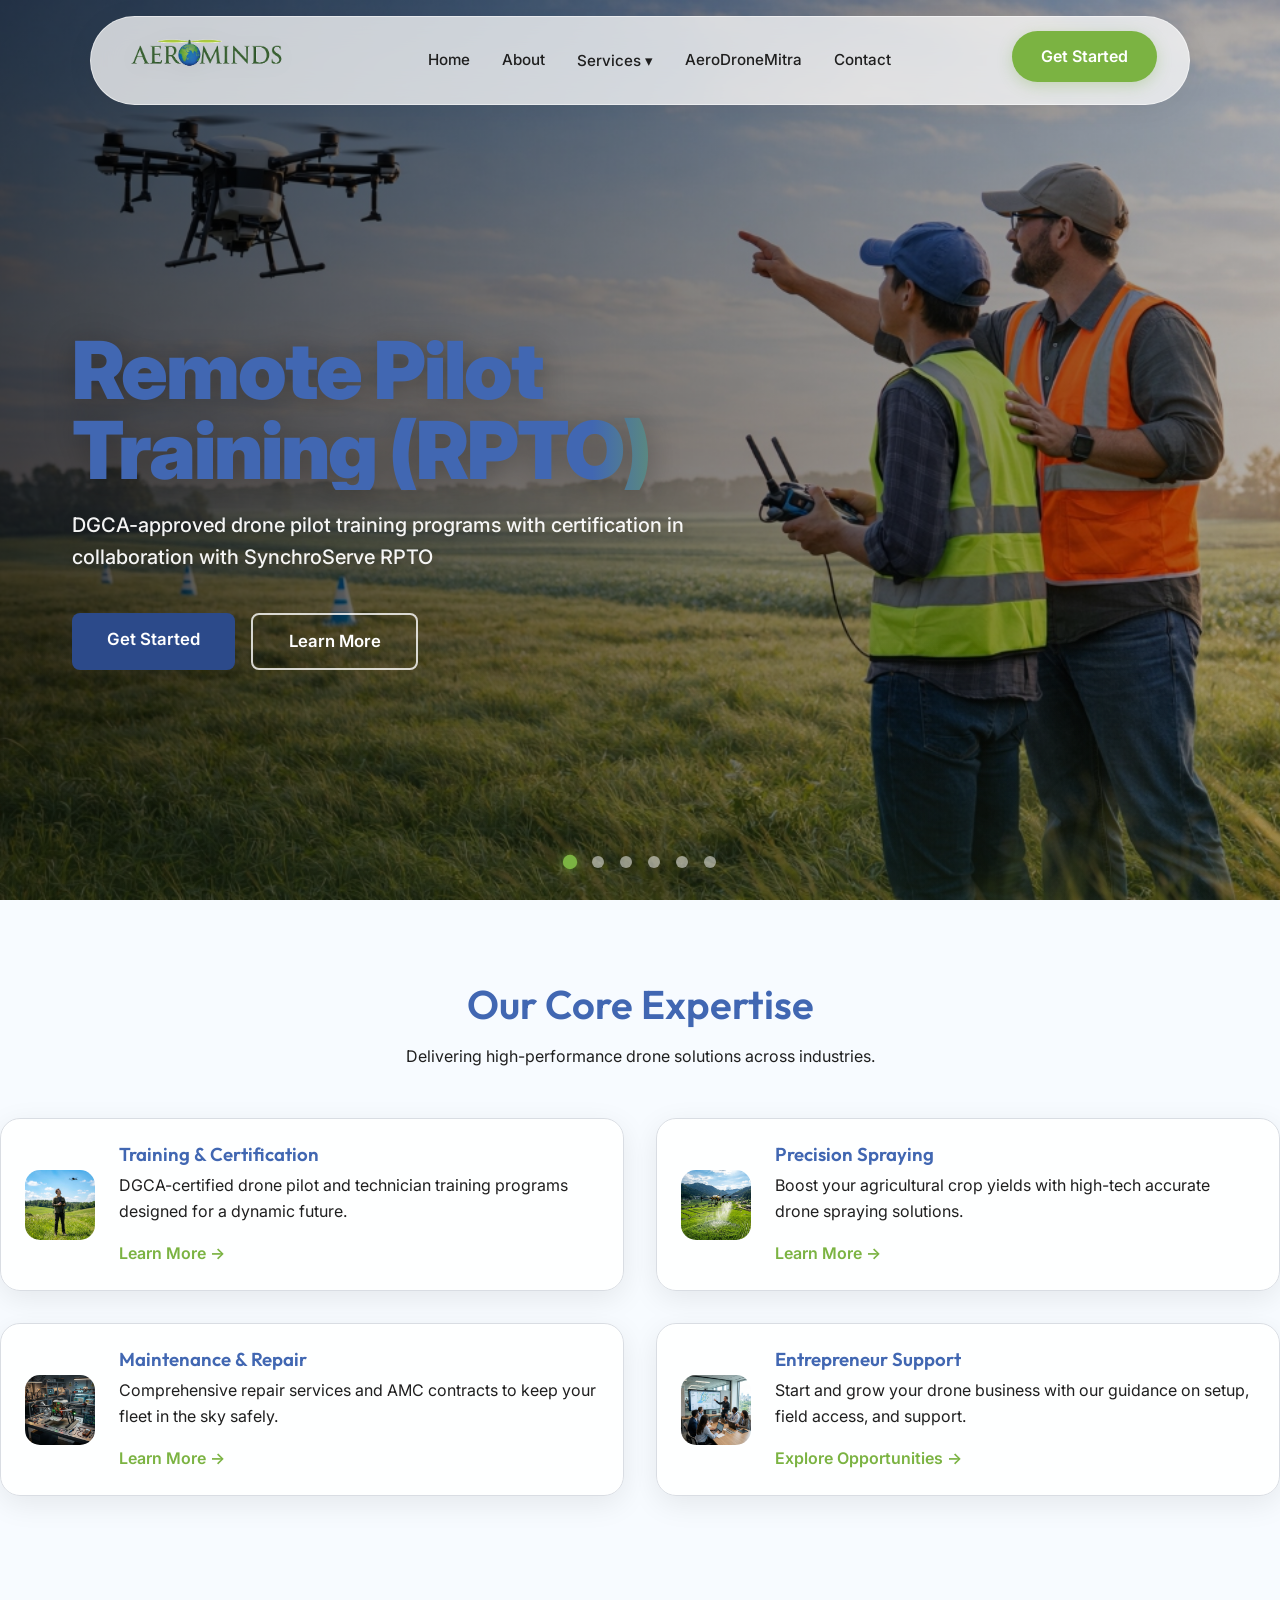
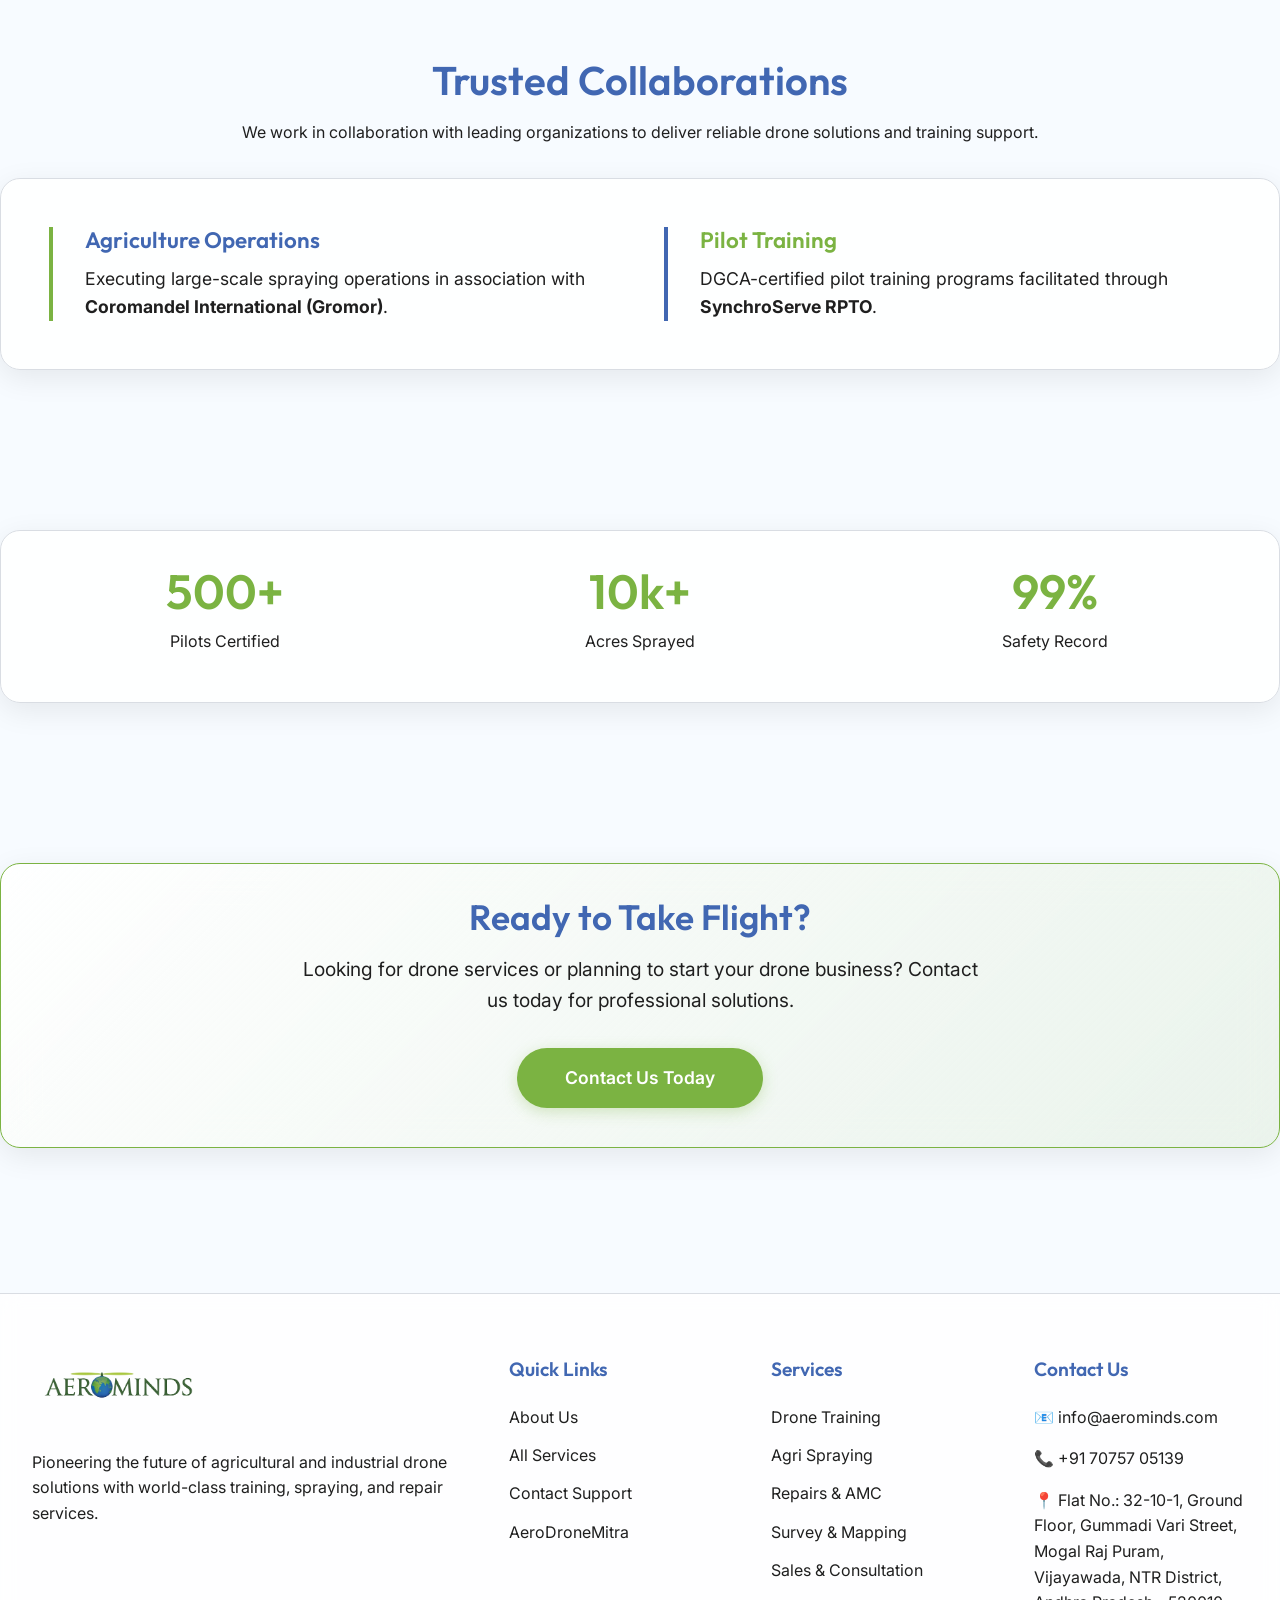
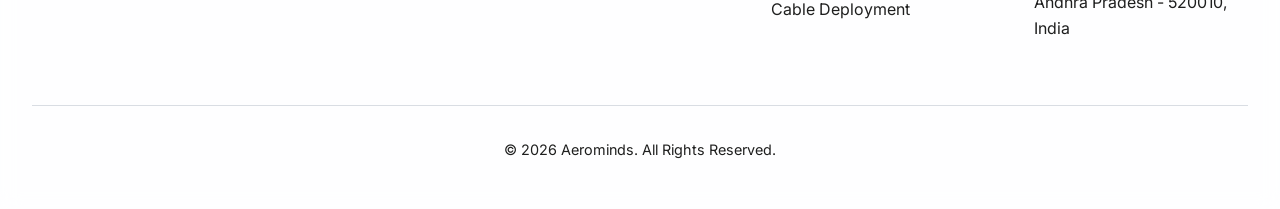
==== index.html @ ee309c0d "comt-2" ====
<!DOCTYPE html>
<html lang="en">

<head>
  <meta charset="UTF-8">
  <meta name="viewport" content="width=device-width, initial-scale=1.0">

  <link rel="icon" type="image/png" href="assets/images/logo_header_transparent.png">
  <title>Aerominds | Drone Services & Training</title>
  <link rel="stylesheet" href="css/global.css">
  <link rel="stylesheet" href="css/components.css">
  <link rel="stylesheet" href="css/pages.css">
  <script src="js/script.js" defer></script>
</head>

<body>
  <!-- Global Background -->
  <img src="assets/images/drone_field_bg.jpg" alt="Farmland Landscape" class="global-bg">
  <div class="global-overlay home-overlay"></div>

  <!-- Navbar -->
  <nav class="navbar">
    <a href="index.html" class="brand">
      <img src="assets/images/logo_header_transparent.png" alt="Aerominds Logo">
    </a>
    <div class="nav-links">
      <a href="index.html">Home</a>
      <a href="about.html">About</a>
      <div class="dropdown">
        <a href="services.html">Services ▾</a>
        <div class="dropdown-menu">
          <a href="training.html">Drone Training & Certification</a>
          <a href="spraying.html">Precision Drone Spraying</a>
          <a href="repair.html">Drone Repair & AMC</a>
          <hr style="border: 0; border-top: 1px solid var(--border-grey); margin: 0.5rem 0;">
          <a href="mapping.html">Survey & Mapping</a>
          <a href="sales.html">Sales & Consultation</a>
          <a href="cable.html">Cable Deployment</a>
        </div>
      </div>
      <a href="legal.html">AeroDroneMitra</a>
      <a href="contact.html">Contact</a>
    </div>
    <div class="nav-actions">
      <button class="menu-toggle">
        <span></span><span></span><span></span>
      </button>
      <a href="contact.html" class="btn btn-primary" style="display:none;" id="mobile-hide-btn">Get Started</a>
      <a href="contact.html" class="btn btn-primary hidden-mobile-btn">Get Started</a>
      <style>
        .hidden-mobile-btn {
          display: inline-block;
        }

        @media(max-width: 992px) {
          .hidden-mobile-btn {
            display: none;
          }
        }
      </style>
    </div>
  </nav>

  <!-- Hero Section -->
  <section class="hero page-wrapper">
    <!-- Parallax Cinematic Background Scenes -->
    <div class="hero-slider" id="hero-slider-bgs">

      <!-- Scene 1: Training -->
      <div class="slide scene-container active-slide">
        <div class="scene-bg" style="background-image: url('assets/images/hero_training_base.jpg');"></div>
        <div class="scene-fx grass-sway"></div>
      </div>

      <!-- Scene 2: Spraying -->
      <div class="slide scene-container">
        <div class="scene-bg no-zoom" style="background-image: url('assets/images/hero_spraying_base.jpg');"></div>
      </div>

      <!-- Scene 3: Repair -->
      <div class="slide scene-container">
        <div class="scene-bg no-zoom" style="background-image: url('assets/images/hero_repair_base.jpg');"></div>
      </div>

      <!-- Scene 4: Mapping -->
      <div class="slide scene-container">
        <div class="scene-bg" style="background-image: url('assets/images/mapping_survey_hero.png');"></div>
        <div class="scene-fx cloud-drift"></div>
      </div>

      <!-- Scene 5: Sales -->
      <div class="slide scene-container">
        <div class="scene-bg" style="background-image: url('assets/images/sales_hero.png');"></div>
        <div class="scene-fx diag-monitor-glow"></div>
      </div>

      <!-- Scene 6: Cable -->
      <div class="slide scene-container">
        <div class="scene-bg no-zoom" style="background-image: url('assets/images/cable_hero.png');"></div>
      </div>

    </div>


    <!-- Slider Navigation Dots -->
    <div class="slider-nav" id="hero-slider-nav">
      <div class="slider-dot active" data-index="0"></div>
      <div class="slider-dot" data-index="1"></div>
      <div class="slider-dot" data-index="2"></div>
      <div class="slider-dot" data-index="3"></div>
      <div class="slider-dot" data-index="4"></div>
      <div class="slider-dot" data-index="5"></div>
    </div>

    <div class="container hero-content">
      <div class="hero-glass-panel fade-in" id="hero-text-container">
        <h1 id="hero-title">Remote Pilot Training (RPTO)</h1>
        <p id="hero-subtext">DGCA-approved drone pilot training programs with certification in collaboration with
          SynchroServe RPTO</p>

        <div class="hero-buttons">
          <a href="#" class="btn" id="hero-btn-primary">Get Started</a>
          <a href="#" class="btn-outline" id="hero-btn-secondary">Learn More</a>
        </div>
      </div>
    </div>
  </section>

  <!-- Home Services Teaser -->
  <section class="section-padding container">
    <div class="text-center mb-4 fade-in">
      <h2 class="text-gradient" style="font-size: 2.5rem;">Our Core Expertise</h2>
      <p>Delivering high-performance drone solutions across industries.</p>
    </div>
    <div class="service-cards-grid scale-in" style="grid-template-columns: repeat(2, 1fr); gap: 2rem;">
      <div class="glass-card home-service-card fade-in">
        <div class="icon-box">
          <img src="assets/images/training_4k.png" alt="Training" loading="lazy" decoding="async"
            style="width: 100%; height: 100%; object-fit: cover; border-radius: 15px;">
        </div>
        <div>
          <h3 class="mb-1" style="color: var(--blue-accent);">Training & Certification</h3>
          <p>DGCA-certified drone pilot and technician training programs designed for a dynamic future.</p>
          <a href="training.html" style="color: var(--green-accent); font-weight: 600;">Learn More →</a>
        </div>
      </div>
      <div class="glass-card home-service-card fade-in">
        <div class="icon-box">
          <img src="assets/images/drone_spray_4k.png" alt="Spraying" loading="lazy" decoding="async"
            style="width: 100%; height: 100%; object-fit: cover; border-radius: 15px;">
        </div>
        <div>
          <h3 class="mb-1" style="color: var(--blue-accent);">Precision Spraying</h3>
          <p>Boost your agricultural crop yields with high-tech accurate drone spraying solutions.</p>
          <a href="spraying.html" style="color: var(--green-accent); font-weight: 600;">Learn More →</a>
        </div>
      </div>
      <div class="glass-card home-service-card fade-in">
        <div class="icon-box">
          <img src="assets/images/repair_drone.png" alt="Repair" loading="lazy" decoding="async"
            style="width: 100%; height: 100%; object-fit: cover; border-radius: 15px;">
        </div>
        <div>
          <h3 class="mb-1" style="color: var(--blue-accent);">Maintenance & Repair</h3>
          <p>Comprehensive repair services and AMC contracts to keep your fleet in the sky safely.</p>
          <a href="repair.html" style="color: var(--green-accent); font-weight: 600;">Learn More →</a>
        </div>
      </div>
      <div class="glass-card home-service-card fade-in">
        <div class="icon-box">
          <img src="assets/images/business_training.png" alt="Support" loading="lazy" decoding="async"
            style="width: 100%; height: 100%; object-fit: cover; border-radius: 15px;">
        </div>
        <div>
          <h3 class="mb-1" style="color: var(--blue-accent);">Entrepreneur Support</h3>
          <p>Start and grow your drone business with our guidance on setup, field access, and support.</p>
          <a href="about.html" style="color: var(--green-accent); font-weight: 600;">Explore Opportunities →</a>
        </div>
      </div>
    </div>
  </section>

  <!-- Collaborations Section -->
  <section class="section-padding container">
    <div class="text-center mb-4 fade-in">
      <h2 class="text-gradient" style="font-size: 2.5rem;">Trusted Collaborations</h2>
      <p>We work in collaboration with leading organizations to deliver reliable drone solutions and training support.
      </p>
    </div>
    <div class="glass-card fade-in" style="padding: 3rem;">
      <div style="display: grid; grid-template-columns: repeat(auto-fit, minmax(400px, 1fr)); gap: 3rem;">
        <div style="border-left: 4px solid var(--green-accent); padding-left: 2rem;">
          <h3 style="color: var(--blue-accent); margin-bottom: 0.7rem; font-size: 1.4rem;">Agriculture Operations</h3>
          <p style="margin-bottom: 0; font-size: 1.1rem;">Executing large-scale spraying operations in association with
            <strong>Coromandel International (Gromor)</strong>.
          </p>
        </div>
        <div style="border-left: 4px solid var(--blue-accent); padding-left: 2rem;">
          <h3 style="color: var(--green-accent); margin-bottom: 0.7rem; font-size: 1.4rem;">Pilot Training</h3>
          <p style="margin-bottom: 0; font-size: 1.1rem;">DGCA-certified pilot training programs facilitated through
            <strong>SynchroServe RPTO</strong>.
          </p>
        </div>
      </div>
    </div>
  </section>

  <!-- Statistics Section -->
  <section class="section-padding container">
    <div class="glass-card fade-in">
      <div class="stats-grid" style="grid-template-columns: repeat(3, 1fr);">
        <div class="stat-item">
          <h2>500+</h2>
          <p>Pilots Certified</p>
        </div>
        <div class="stat-item">
          <h2>10k+</h2>
          <p>Acres Sprayed</p>
        </div>
        <div class="stat-item">
          <h2>99%</h2>
          <p>Safety Record</p>
        </div>
      </div>
    </div>
  </section>

  <!-- Final CTA Section -->
  <section class="section-padding container">
    <div class="glass-card text-center fade-in"
      style="background: linear-gradient(135deg, rgba(255,255,255,0.9), rgba(123, 179, 66, 0.1)); border: 1px solid var(--green-accent);">
      <h2 class="text-gradient mb-2" style="font-size: 2.2rem;">Ready to Take Flight?</h2>
      <p style="font-size: 1.2rem; max-width: 700px; margin: 0 auto 2rem;">Looking for drone services or planning to
        start your drone business? Contact us today for professional solutions.</p>
      <a href="contact.html" class="btn btn-primary" style="padding: 1rem 3rem; font-size: 1.1rem;">Contact Us Today</a>
    </div>
  </section>

  <!-- Footer -->
  <footer>
    <div class="container">
      <div class="footer-grid">
        <div class="footer-col">
          <img src="assets/images/logo_header_transparent.png" alt="Aerominds Logo"
            style="max-width: 180px; margin-bottom: 1rem;">
          <p>Pioneering the future of agricultural and industrial drone solutions with world-class training, spraying,
            and repair services.</p>
        </div>
        <div class="footer-col">
          <h4>Quick Links</h4>
          <a href="about.html">About Us</a>
          <a href="services.html">All Services</a>
          <a href="contact.html">Contact Support</a>
          <a href="legal.html">AeroDroneMitra</a>
        </div>
        <div class="footer-col">
          <h4>Services</h4>
          <a href="training.html">Drone Training</a>
          <a href="spraying.html">Agri Spraying</a>
          <a href="repair.html">Repairs & AMC</a>
          <a href="mapping.html">Survey & Mapping</a>
          <a href="sales.html">Sales & Consultation</a>
          <a href="cable.html">Cable Deployment</a>
        </div>
        <div class="footer-col">
          <h4>Contact Us</h4>
          <p>📧 info@aerominds.com</p>
          <p>📞 +91 70757 05139</p>
          <p>📍 Flat No.: 32-10-1, Ground Floor, Gummadi Vari Street, Mogal Raj Puram, Vijayawada, NTR District, Andhra
            Pradesh - 520010, India</p>
        </div>
      </div>
      <div class="footer-bottom">
        <p>&copy; 2026 Aerominds. All Rights Reserved.</p>
      </div>
    </div>
  </footer>
</body>

</html>
---- css/global.css ----
@import url('https://fonts.googleapis.com/css2?family=Outfit:wght@300;400;500;600;700&family=Inter:wght@300;400;500;600&display=swap');

:root {
  --sky-blue: #b9d7f2;
  --cloud-white: #f7fbff;
  --green-accent: #7bb342;
  --dark-green: #587d2d;
  --blue-accent: #4167b2;
  --navy-blue: #2c4a8a;
  --text-dark: #1f1f1f;
  --border-grey: #d9dde3;
  --glass-bg: rgba(255, 255, 255, 0.7);
  --glass-border: rgba(255, 255, 255, 0.5);
  --glass-shadow: 0 8px 32px 0 rgba(31, 38, 135, 0.07);
  --font-heading: 'Outfit', sans-serif;
  --font-body: 'Inter', sans-serif;
}

* {
  margin: 0;
  padding: 0;
  box-sizing: border-box;
}

body {
  font-family: var(--font-body);
  color: var(--text-dark);
  background-color: var(--cloud-white);
  line-height: 1.6;
  overflow-x: hidden;
}

h1,
h2,
h3,
h4,
h5,
h6 {
  font-family: var(--font-heading);
  font-weight: 600;
  line-height: 1.2;
  margin-bottom: 1rem;
}

p {
  margin-bottom: 1rem;
}

a {
  text-decoration: none;
  color: inherit;
  transition: all 0.3s ease;
}

ul {
  list-style: none;
}

/* Global Background Setup */
.page-wrapper {
  position: relative;
  min-height: 100vh;
}

/* Let's have a global fixed background image that feels cohesive across all pages */
.global-bg {
  position: fixed;
  top: 0;
  left: 0;
  width: 100%;
  height: 100%;
  object-fit: cover;
  object-position: center;
  z-index: -2;
  opacity: 1;
  /* For pages like home/spraying which need full bg */
}

/* A subtle dark tint to add depth across all pages */
.global-overlay {
  position: fixed;
  top: 0;
  left: 0;
  width: 100%;
  height: 100%;
  z-index: -1;
  background: linear-gradient(180deg, rgba(0, 0, 0, 0.15) 0%, rgba(0, 0, 0, 0.35) 100%);
  pointer-events: none;
}

.home-overlay {
  background: linear-gradient(180deg, rgba(0, 0, 0, 0.2) 0%, rgba(0, 0, 0, 0.4) 100%);
}

.spraying-overlay {
  background: linear-gradient(180deg, rgba(0, 0, 0, 0.25) 0%, rgba(0, 0, 0, 0.45) 100%);
}

.container {
  width: 100%;
  max-width: 1280px;
  margin: 0 auto;
  padding: 0 2rem;
}

/* Utility Classes */
.text-center {
  text-align: center;
}

.mb-1 {
  margin-bottom: 0.5rem;
}

.mb-2 {
  margin-bottom: 1rem;
}

.mb-3 {
  margin-bottom: 1.5rem;
}

.mb-4 {
  margin-bottom: 2rem;
}

.mb-5 {
  margin-bottom: 3rem;
}

.mt-4 {
  margin-top: 2rem;
}

.mt-5 {
  margin-top: 3rem;
}

.section-padding {
  padding: 5rem 0;
}

.text-gradient {
  color: var(--blue-accent);
}

/* Scroll Animations */
.fade-in {
  opacity: 0;
  transform: translateY(30px);
  transition: opacity 0.6s cubic-bezier(0.23, 1, 0.32, 1), transform 0.6s cubic-bezier(0.23, 1, 0.32, 1);
  will-change: opacity, transform;
}

.fade-in.appear {
  opacity: 1;
  transform: translateY(0);
}

.scale-in {
  opacity: 0;
  transform: scale(0.95) translateY(20px);
  transition: opacity 0.6s cubic-bezier(0.23, 1, 0.32, 1), transform 0.6s cubic-bezier(0.23, 1, 0.32, 1);
  will-change: opacity, transform;
}

.scale-in.appear {
  opacity: 1;
  transform: scale(1) translateY(0);
}

/* Shimmer Loading Effect */
.shimmer {
  background: linear-gradient(90deg,
      rgba(255, 255, 255, 0) 0%,
      rgba(255, 255, 255, 0.4) 50%,
      rgba(255, 255, 255, 0) 100%);
  background-size: 200% 100%;
  animation: shimmer 1.5s infinite;
}

@keyframes shimmer {
  0% {
    background-position: -200% 0;
  }

  100% {
    background-position: 200% 0;
  }
}

.loading-bg {
  background-color: #e2e8f0;
  position: relative;
  overflow: hidden;
}

.loading-bg::after {
  content: "";
  position: absolute;
  top: 0;
  right: 0;
  bottom: 0;
  left: 0;
  background: linear-gradient(90deg,
      rgba(255, 255, 255, 0) 0%,
      rgba(255, 255, 255, 0.4) 50%,
      rgba(255, 255, 255, 0) 100%);
  background-size: 200% 100%;
  animation: shimmer 1.5s infinite;
}
---- css/components.css ----
/* Navbar Styles */
.navbar {
  position: fixed;
  top: 1rem;
  left: 50%;
  transform: translateX(-50%);
  width: 90%;
  max-width: 1100px;
  background: rgba(255, 255, 255, 0.75);
  backdrop-filter: blur(16px);
  -webkit-backdrop-filter: blur(16px);
  border: 1px solid var(--glass-border);
  border-radius: 50px;
  padding: 0.4rem 2rem;
  display: flex;
  justify-content: space-between;
  align-items: center;
  z-index: 1000;
  box-shadow: 0 4px 30px rgba(0, 0, 0, 0.05);
  transition: all 0.3s ease;
}

.navbar.scrolled {
  top: 0;
  width: 100%;
  max-width: 100%;
  border-radius: 0;
  padding: 0.6rem 2rem;
}

.brand {
  display: flex;
  align-items: center;
  gap: 0.5rem;
  position: relative;
  overflow: hidden;
  border-radius: 12px;
  padding: 2px 5px;
}

.brand::after {
  content: '';
  position: absolute;
  top: 0;
  left: -200%;
  width: 100%;
  height: 100%;
  background: linear-gradient(90deg,
      transparent,
      rgba(255, 255, 255, 0.3),
      transparent);
  transform: skewX(-20deg);
  animation: logoShimmer 8s infinite;
  pointer-events: none;
}

@keyframes logoShimmer {
  0% {
    left: -200%;
  }

  15% {
    left: 200%;
  }

  100% {
    left: 200%;
  }
}

.brand img {
  height: 70px;
  /* Increased size for better prominence */
  width: auto;
  margin-left: -10px;
  object-fit: contain;
  filter: contrast(1.05) drop-shadow(0 2px 10px rgba(0, 0, 0, 0.05));
  transition: all 0.6s cubic-bezier(0.175, 0.885, 0.32, 1.275);
  animation: logo3DRotate 6s ease-in-out infinite;
  transform-style: preserve-3d;
}

@keyframes logo3DRotate {

  0%,
  100% {
    transform: perspective(500px) rotateY(0deg) scale(1);
  }

  50% {
    transform: perspective(500px) rotateY(15deg) scale(1.02);
  }
}

.brand:hover img {
  transform: perspective(500px) rotateY(20deg) scale(1.1) translateZ(10px);
  filter: brightness(1.1) drop-shadow(0 8px 25px rgba(123, 179, 66, 0.25));
}

.nav-links {
  display: flex;
  gap: 2rem;
  align-items: center;
}

.nav-links a {
  font-weight: 500;
  color: var(--text-dark);
  font-size: 0.95rem;
  position: relative;
}

.nav-links a:hover {
  color: var(--green-accent);
}

/* Dropdown */
.dropdown {
  position: relative;
}

.dropdown-menu {
  position: absolute;
  top: 150%;
  left: 50%;
  transform: translateX(-50%) translateY(10px);
  background: rgba(255, 255, 255, 0.9);
  backdrop-filter: blur(16px);
  border: 1px solid var(--glass-border);
  border-radius: 12px;
  padding: 1rem;
  min-width: 240px;
  box-shadow: 0 10px 30px rgba(0, 0, 0, 0.1);
  opacity: 0;
  visibility: hidden;
  transition: all 0.3s ease;
  display: flex;
  flex-direction: column;
  gap: 0.5rem;
}

.dropdown:hover .dropdown-menu {
  opacity: 1;
  visibility: visible;
  transform: translateX(-50%) translateY(0);
}

.dropdown-menu a {
  display: block;
  padding: 0.5rem 1rem;
  border-radius: 6px;
  white-space: nowrap;
}

.dropdown-menu a:hover {
  background: var(--cloud-white);
  color: var(--blue-accent);
}

/* Buttons */
.btn {
  display: inline-block;
  padding: 0.8rem 1.8rem;
  border-radius: 50px;
  font-weight: 600;
  cursor: pointer;
  border: none;
  font-family: var(--font-body);
  transition: all 0.4s cubic-bezier(0.175, 0.885, 0.32, 1.275);
  position: relative;
  overflow: hidden;
  z-index: 1;
}

.btn::before {
  content: '';
  position: absolute;
  top: 0;
  left: -100%;
  width: 100%;
  height: 100%;
  background: linear-gradient(120deg,
      transparent,
      rgba(255, 255, 255, 0.3),
      transparent);
  transition: all 0.6s;
  z-index: -1;
}

.btn:hover {
  transform: translateY(-3px) scale(1.05);
  box-shadow: 0 10px 20px rgba(0, 0, 0, 0.15);
}

.btn:hover::before {
  left: 100%;
}

.btn:active {
  transform: translateY(-1px) scale(0.98);
}

.btn-primary {
  background-color: var(--green-accent);
  color: white;
  box-shadow: 0 4px 15px rgba(123, 179, 66, 0.3);
}

.btn-primary:hover {
  background-color: var(--blue-accent);
  transform: translateY(-3px) scale(1.05);
  box-shadow: 0 6px 20px rgba(65, 103, 178, 0.4);
}

.btn-secondary {
  background-color: var(--blue-accent);
  color: white;
  box-shadow: 0 4px 15px rgba(65, 103, 178, 0.3);
}

.btn-secondary:hover {
  background-color: var(--green-accent);
  transform: translateY(-3px) scale(1.05);
  box-shadow: 0 6px 20px rgba(123, 179, 66, 0.4);
}

/* Glass Card System */
.glass-card {
  background: rgba(255, 255, 255, 0.85);
  /* Whiter, like the poster */
  backdrop-filter: blur(20px);
  -webkit-backdrop-filter: blur(20px);
  border: 1px solid var(--border-grey);
  border-radius: 20px;
  padding: 2rem;
  box-shadow: 0 8px 30px rgba(0, 0, 0, 0.08);
  transition: all 0.4s ease;
}

.glass-card:hover {
  transform: translateY(-5px);
  box-shadow: 0 15px 35px rgba(0, 0, 0, 0.12);
  background: rgba(255, 255, 255, 0.95);
}

.course-card {
  display: flex;
  flex-direction: column;
  justify-content: space-between;
  align-items: center;
  height: 100%;
  text-align: center;
  position: relative;
  padding: 3rem 1.5rem 1.5rem;
  border-radius: 25px;
  /* Very round, like the poster bubble */
}

/* The top bubble title, matching the poster's top header */
.course-card h3 {
  position: absolute;
  top: -15px;
  /* Pull it up to sit on the border */
  left: 50%;
  transform: translateX(-50%);
  background: #ffffff;
  border: 2px solid var(--border-grey);
  border-radius: 30px;
  padding: 0.5rem 1.5rem;
  font-size: 1rem;
  font-weight: 700;
  color: var(--blue-accent);
  white-space: nowrap;
  box-shadow: 0 4px 10px rgba(0, 0, 0, 0.05);
}

.course-card p {
  font-size: 0.9rem;
  margin: 1rem 0;
}

.course-card img {
  width: 100%;
  height: 180px;
  object-fit: cover;
  border-radius: 12px;
  margin-bottom: 1.5rem;
}

.course-card .duration-pill {
  display: inline-block;
  background: var(--blue-accent);
  color: #ffffff;
  padding: 0.4rem 1.5rem;
  border-radius: 30px;
  font-size: 0.85rem;
  font-weight: 600;
  margin-top: auto;
  margin-bottom: 1rem;
  box-shadow: inset 0 -2px 4px rgba(0, 0, 0, 0.2);
}

.course-card .price {
  font-size: 1.2rem;
  font-weight: 700;
  color: var(--text-dark);
}

/* Mobile Toggle */
.menu-toggle {
  display: none;
  background: none;
  border: none;
  cursor: pointer;
  flex-direction: column;
  gap: 5px;
}

.menu-toggle span {
  width: 25px;
  height: 2px;
  background-color: var(--text-dark);
  transition: 0.3s;
}

/* Footer Section */
footer {
  background: rgba(255, 255, 255, 0.8);
  backdrop-filter: blur(10px);
  border-top: 1px solid var(--border-grey);
  padding: 4rem 0 2rem;
  margin-top: 4rem;
}

.footer-grid {
  display: grid;
  grid-template-columns: 2fr 1fr 1fr 1fr;
  gap: 3rem;
  margin-bottom: 3rem;
}

.footer-col h4 {
  font-size: 1.2rem;
  margin-bottom: 1.5rem;
  color: var(--blue-accent);
}

.footer-col a {
  display: block;
  margin-bottom: 0.8rem;
  color: var(--text-dark);
}

.footer-col a:hover {
  color: var(--green-accent);
}

.footer-bottom {
  text-align: center;
  padding-top: 2rem;
  border-top: 1px solid var(--border-grey);
  color: var(--text-dark);
  font-size: 0.9rem;
}

/* Responsive */
@media (max-width: 992px) {
  .nav-links {
    display: none;
    position: absolute;
    top: 100%;
    left: 0;
    width: 100%;
    background: rgba(255, 255, 255, 0.95);
    flex-direction: column;
    padding: 2rem;
    border-radius: 20px;
    box-shadow: 0 10px 30px rgba(0, 0, 0, 0.1);
  }

  .nav-links.active {
    display: flex;
  }

  .menu-toggle {
    display: flex;
  }

  .footer-grid {
    grid-template-columns: 1fr 1fr;
  }
}

@media (max-width: 768px) {
  .footer-grid {
    grid-template-columns: 1fr;
  }

  .glass-card {
    padding: 1.5rem;
  }
}
---- css/pages.css ----
/* Hero Section */
.hero {
  min-height: 100vh;
  display: flex;
  align-items: center;
  padding-top: 100px;
  position: relative;
  overflow: hidden;
}

/* Scene Container Architecture */
.scene-container {
  position: absolute;
  top: 0;
  left: 0;
  width: 100%;
  height: 100%;
  overflow: hidden;
  opacity: 0;
  transition: opacity 1s ease-in-out;
  z-index: 1;
  /* base stacking order */
}

.scene-container::after {
  content: "";
  position: absolute;
  top: 0;
  left: 0;
  width: 100%;
  height: 100%;
  background: linear-gradient(to right, rgba(0, 0, 0, 0.7) 0%, rgba(0, 0, 0, 0.3) 100%);
  pointer-events: none;
  z-index: 2;
}

.scene-container.active-slide {
  opacity: 1;
  z-index: 5;
}

/* Base Level Camera Zoom Parallax */
.scene-bg {
  position: absolute;
  top: 0;
  left: 0;
  width: 100%;
  height: 100%;
  background-size: cover;
  background-position: center;
  transform: scale(1.1);
  /* Slightly larger to hide blur edges */
  transition: transform 12s ease-out;
  /* Scroll Effect Variables */
  filter: brightness(var(--scroll-brightness, 1));
  /* background-blur removed to match the clear Spray page aesthetic */
}

.active-slide .scene-bg {
  transform: scale(1);
  /* Slow camera pan/zoom back */
}

.no-zoom {
  transform: scale(1) !important;
  transition: none !important;
}

/* Final Polish: We removed the drone overlays to focus on the cinematic background scenes! */

/* Front Level Special Effects (Mist, Clouds, UI Glows) */
.scene-fx {
  position: absolute;
  top: 0;
  left: 0;
  width: 100%;
  height: 100%;
  pointer-events: none;
  z-index: 15;
}

/* Training FX */
.grass-sway {
  background: linear-gradient(180deg, transparent 70%, rgba(123, 179, 66, 0.1) 100%);
  animation: grassPulse 4s ease-in-out infinite alternate;
}

@keyframes grassPulse {
  0% {
    opacity: 0.5;
  }

  100% {
    opacity: 1;
  }
}

/* Spraying FX */
.mist-fall {
  background-image: radial-gradient(circle, rgba(230, 240, 230, 0.3) 10%, transparent 40%);
  background-size: 150px 200px;
  opacity: 0;
}

.active-slide .mist-fall {
  animation: mistDrift 4s linear infinite;
}

@keyframes mistDrift {
  0% {
    background-position: 0 0;
    opacity: 0;
  }

  20% {
    opacity: 1;
  }

  80% {
    opacity: 1;
  }

  100% {
    background-position: -50px 300px;
    opacity: 0;
  }
}

.cloud-drift {
  background-image: radial-gradient(ellipse, rgba(255, 255, 255, 0.1) 10%, transparent 60%);
  background-size: 800px 300px;
  animation: clouds 20s linear infinite;
}

@keyframes clouds {
  0% {
    background-position: -800px 10%;
  }

  100% {
    background-position: 100vw 20%;
  }
}

/* Repair FX */
.workshop-sparks {
  background-image: radial-gradient(circle, rgba(255, 200, 100, 0.8) 1px, transparent 2px);
  background-size: 100px 80px;
  background-position: 50% 50%;
  opacity: 0;
}

.active-slide .workshop-sparks {
  animation: sparksDance 1.5s cubic-bezier(0.4, 0, 1, 1) infinite;
}

@keyframes sparksDance {
  0% {
    opacity: 0;
    background-position: 50% 50%;
  }

  30% {
    opacity: 1;
  }

  70% {
    opacity: 0.8;
  }

  100% {
    opacity: 0;
    background-position: 50% 30%;
  }
}

.diag-monitor-glow {
  background: radial-gradient(circle at 75% 35%, rgba(65, 103, 178, 0.2) 0%, transparent 40%);
  animation: beaconPulse 2s ease-in-out infinite alternate;
}

@keyframes beaconPulse {
  0% {
    opacity: 0.3;
  }

  100% {
    opacity: 1;
  }
}

/* Slider Nav Dots */
.slider-nav {
  position: absolute;
  bottom: 2rem;
  left: 50%;
  transform: translateX(-50%);
  display: flex;
  gap: 1rem;
  z-index: 20;
}

.slider-dot {
  width: 12px;
  height: 12px;
  background: rgba(255, 255, 255, 0.5);
  border-radius: 50%;
  cursor: pointer;
  transition: all 0.3s;
}

.slider-dot.active,
.slider-dot:hover {
  background: var(--green-accent);
  transform: scale(1.2);
  box-shadow: 0 0 10px rgba(129, 184, 64, 0.8);
}

/* Flyby Premium Drone */
.flyby-drone-container {
  position: absolute;
  top: 0;
  left: 0;
  width: 100%;
  height: 100%;
  z-index: 5;
  pointer-events: none;
}

.flyby-drone {
  position: absolute;
  width: 40vw;
  max-width: 500px;
  top: 15%;
  right: -50%;
  animation: droneFlyby 20s ease-in-out infinite;
  filter: drop-shadow(0 30px 40px rgba(0, 0, 0, 0.4));
}

@keyframes droneFlyby {
  0% {
    transform: translate(0, 0) rotate(-5deg) scale(0.8);
    right: -50%;
    opacity: 0;
  }

  10% {
    opacity: 1;
  }

  45% {
    transform: translate(-40vw, 5vh) rotate(2deg) scale(1.1);
  }

  55% {
    transform: translate(-45vw, 6vh) rotate(0deg) scale(1.1);
  }

  90% {
    opacity: 1;
  }

  100% {
    transform: translate(-120vw, -10vh) rotate(15deg) scale(0.9);
    right: -50%;
    opacity: 0;
  }
}

.hero-content {
  display: flex;
  justify-content: flex-start;
  align-items: center;
  z-index: 10;
  position: relative;
  max-width: 1400px;
  margin: 0 auto;
}


/* Hero Text Overlay Layout (No Floating Cards) */
.hero-glass-panel {
  position: relative;
  padding: 3rem 0;
  max-width: 650px;
  margin-left: 40px;
  /* Nudged right as requested */
  transition: all 0.5s ease-in-out;
  opacity: var(--scroll-opacity, 1);
  z-index: 10;
}

/* Increased background opacity and blur for better text isolation */
.hero-glass-panel::before {
  content: "";
  position: absolute;
  top: -20vh;
  bottom: -20vh;
  left: -50vw;
  right: -350px;
  z-index: -1;
  pointer-events: none;
  background: transparent;
  backdrop-filter: none;
  -webkit-backdrop-filter: none;
  transition: background 0.5s ease;
}

.hero-glass-panel h1 {
  font-size: 5rem;
  font-family: var(--font-body);
  font-weight: 900;
  line-height: 1;
  margin-bottom: 1.2rem;
  letter-spacing: -2px;
  background: linear-gradient(to right, var(--blue-accent) 0%, var(--blue-accent) 80%, var(--green-accent) 100%);
  -webkit-background-clip: text;
  -webkit-text-fill-color: transparent;
  display: inline-block;
  /* Stronger shadow for better legibility on bright spots */
  filter: drop-shadow(0 4px 15px rgba(0, 0, 0, 0.3));
  transition: all 0.4s ease;
}

.hero-glass-panel p {
  color: rgba(255, 255, 255, 0.95);
  /* Light color for maximum contrast */
  font-size: 1.25rem;
  line-height: 1.6;
  margin-bottom: 2.5rem;
  font-weight: 500;
  text-shadow: 0 2px 10px rgba(0, 0, 0, 0.3);
}

/* Dynamic Carousel Themes applied to pseudo background with higher opacity grad */
/* Training Theme (Transitioned to Blue) */
.theme-training::before,
.theme-spraying::before,
.theme-repair::before,
.theme-mapping::before,
.theme-sales::before,
.theme-cable::before {
  background: transparent;
}

.theme-training h1 {
  text-shadow: none;
}

.theme-training .btn {
  background: #2c4a8a;
  color: #ffffff;
}

.theme-training .btn-outline {
  border: 2.5px solid rgba(255, 255, 255, 0.8);
  color: #ffffff;
}

.theme-spraying::before {
  background: transparent;
}

.theme-spraying h1 {
  text-shadow: none;
}

.theme-spraying .btn {
  background: #2c4a8a;
  color: #ffffff;
}

.theme-spraying .btn-outline {
  border: 2.5px solid rgba(255, 255, 255, 0.8);
  color: #ffffff;
}

.theme-repair::before,
.theme-mapping::before,
.theme-sales::before,
.theme-cable::before {
  background: transparent;
}

.theme-repair h1,
.theme-mapping h1,
.theme-sales h1,
.theme-cable h1 {
  text-shadow: none;
}

.theme-training .btn,
.theme-spraying .btn,
.theme-repair .btn,
.theme-mapping .btn,
.theme-sales .btn,
.theme-cable .btn {
  background: var(--navy-blue);
  color: #ffffff;
}

.theme-training .btn:hover,
.theme-spraying .btn:hover,
.theme-repair .btn:hover,
.theme-mapping .btn:hover,
.theme-sales .btn:hover,
.theme-cable .btn:hover {
  background: var(--green-accent);
  border-color: var(--green-accent);
}

.theme-repair .btn-outline,
.theme-mapping .btn-outline,
.theme-sales .btn-outline,
.theme-cable .btn-outline {
  border: 2px solid rgba(255, 255, 255, 0.8);
  color: #ffffff;
  background: transparent;
}

.theme-repair .btn-outline:hover,
.theme-mapping .btn-outline:hover,
.theme-sales .btn-outline:hover,
.theme-cable .btn-outline:hover {
  background: var(--green-accent);
  border-color: var(--green-accent);
  color: white;
}

/* Global Buttons within Hero */
.hero-buttons {
  display: flex;
  gap: 1rem;
}

.hero-buttons .btn,
.hero-buttons .btn-outline {
  padding: 0.8rem 2.2rem;
  border-radius: 8px;
  font-weight: 600;
  text-decoration: none;
  font-size: 1.05rem;
  transition: all 0.4s cubic-bezier(0.175, 0.885, 0.32, 1.275);
  display: inline-block;
  cursor: pointer;
  position: relative;
  overflow: hidden;
  z-index: 1;
}

.hero-buttons .btn::before,
.hero-buttons .btn-outline::before {
  content: '';
  position: absolute;
  top: 0;
  left: -100%;
  width: 100%;
  height: 100%;
  background: linear-gradient(120deg,
      transparent,
      rgba(255, 255, 255, 0.3),
      transparent);
  transition: all 0.6s;
  z-index: -1;
}

.hero-buttons .btn:hover,
.hero-buttons .btn-outline:hover {
  transform: translateY(-5px) scale(1.05);
  box-shadow: 0 10px 20px rgba(0, 0, 0, 0.2);
}

.hero-buttons .btn:hover::before,
.hero-buttons .btn-outline:hover::before {
  left: 100%;
}

/* Statistics Grid */
.stats-grid {
  display: grid;
  grid-template-columns: repeat(4, 1fr);
  gap: 2rem;
  text-align: center;
}

.stat-item h2 {
  font-size: 3rem;
  color: var(--green-accent);
  margin-bottom: 0.5rem;
}

/* Home Service Cards Grid */
.service-cards-grid {
  display: grid;
  grid-template-columns: repeat(2, 1fr);
  gap: 2rem;
}

.home-service-card {
  display: flex;
  align-items: center;
  gap: 1.5rem;
  padding: 1.5rem;
}

.home-service-card .icon-box {
  width: 70px;
  height: 70px;
  background: var(--cloud-white);
  border-radius: 20px;
  display: flex;
  align-items: center;
  justify-content: center;
  font-size: 2rem;
  color: var(--blue-accent);
  flex-shrink: 0;
}

/* Detail Pages Grids */
.training-grid,
.spraying-grid,
.repair-grid,
.service-cards-grid {
  display: grid;
  grid-template-columns: repeat(3, 1fr);
  gap: 2.5rem;
  margin-top: 3rem;
}

/* Contact layout */
.contact-layout {
  display: grid;
  grid-template-columns: 1fr 1fr;
  gap: 4rem;
}

.contact-form {
  display: flex;
  flex-direction: column;
  gap: 1.5rem;
}

.input-group input,
.input-group textarea {
  width: 100%;
  padding: 1rem 1.5rem;
  border-radius: 12px;
  border: 1px solid var(--border-grey);
  background: rgba(255, 255, 255, 0.7);
  font-family: inherit;
  font-size: 1rem;
  outline: none;
  transition: all 0.3s;
}

.input-group input:focus,
.input-group textarea:focus {
  border-color: var(--blue-accent);
  background: #fff;
}

.qr-box {
  display: flex;
  justify-content: center;
  align-items: center;
  padding: 2rem;
  background: var(--cloud-white);
  border-radius: 20px;
  margin-top: 1.5rem;
}

.qr-box img {
  width: 150px;
  height: 150px;
}

/* Removed Staffing Flow */

.flow-step-left {
  justify-content: flex-start;
}

.flow-step-right {
  justify-content: flex-end;
}

.flow-card {
  width: 45%;
}

.page-header {
  text-align: center;
  padding: 8rem 0 1.5rem;
  max-width: 800px;
  margin: 0 auto;
}

.page-header h1 {
  font-size: 3.5rem;
  color: var(--blue-accent);
}

.page-header p {
  font-size: 1.2rem;
  color: var(--text-dark);
}

/* Mobile Adjustments */
@media (max-width: 992px) {
  .hero-content {
    grid-template-columns: 1fr;
    text-align: center;
  }

  .hero-text h1 {
    font-size: 3.5rem;
  }

  .hero-badge {
    margin: 0 auto 2rem;
  }

  .hero-right-container {
    height: 350px;
    margin-top: 2rem;
  }

  .hero-drone-image {
    width: 100%;
    height: 250px;
    top: auto;
    bottom: 0;
  }

  .hero-pilot-card {
    top: 10%;
    left: 50%;
    transform: translateX(-50%);
    width: 90%;
    max-width: 350px;
  }

  .training-grid,
  .spraying-grid,
  .repair-grid,
  .service-cards-grid {
    grid-template-columns: 1fr;
  }

  .stats-grid {
    grid-template-columns: repeat(2, 1fr);
  }
}

@media (max-width: 768px) {
  .contact-layout {
    grid-template-columns: 1fr;
  }

  .staffing-flow::before {
    left: 20px;
  }

  .flow-card {
    width: calc(100% - 60px);
    margin-left: auto;
  }

  .hero-text h1 {
    font-size: 2.5rem;
  }
}

/* Service Hub Vertical Cards */
.service-hub-card {
  display: flex;
  flex-direction: column;
  height: 100%;
  padding: 0 !important;
  overflow: hidden;
  transition: all 0.4s ease;
  min-height: 480px;
  /* Minimum height for consistency */
}

.service-hub-card .card-img {
  width: 100%;
  height: 220px;
  object-fit: cover;
  transition: transform 0.5s ease;
}

.service-hub-card:hover .card-img {
  transform: scale(1.05);
}

.service-hub-card .card-content {
  padding: 2rem;
  display: flex;
  flex-direction: column;
  flex-grow: 1;
  text-align: left;
}

.service-hub-card h3 {
  font-size: 1.4rem;
  margin-bottom: 0.8rem;
  color: var(--blue-accent);
  min-height: 3.5rem;
  /* Ensure title height consistency */
  display: flex;
  align-items: center;
}

.service-hub-card p {
  font-size: 0.95rem;
  color: var(--text-dark);
  margin-bottom: 1.5rem;
  line-height: 1.5;
  flex-grow: 1;
  /* Push button to bottom */
}

.service-hub-card .btn {
  margin-top: auto;
  align-self: flex-start;
  width: 100%;
  text-align: center;
}
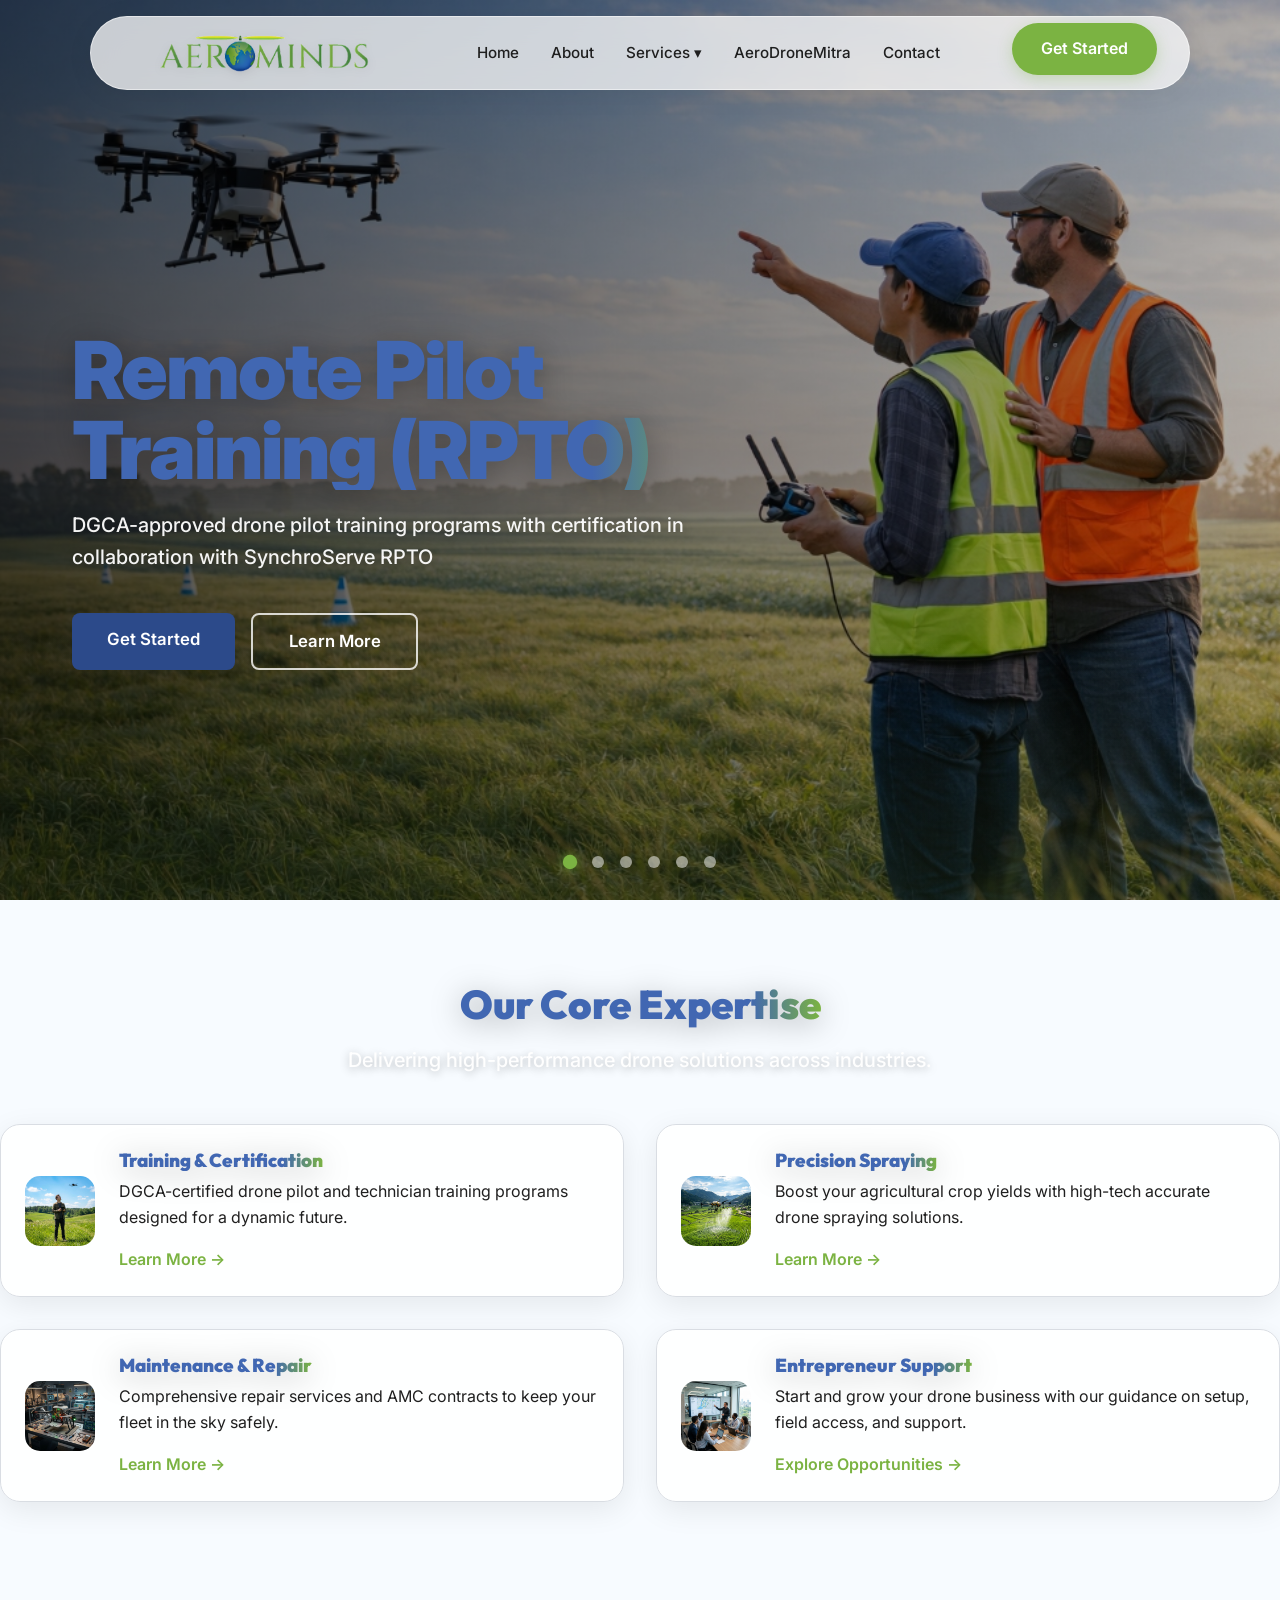
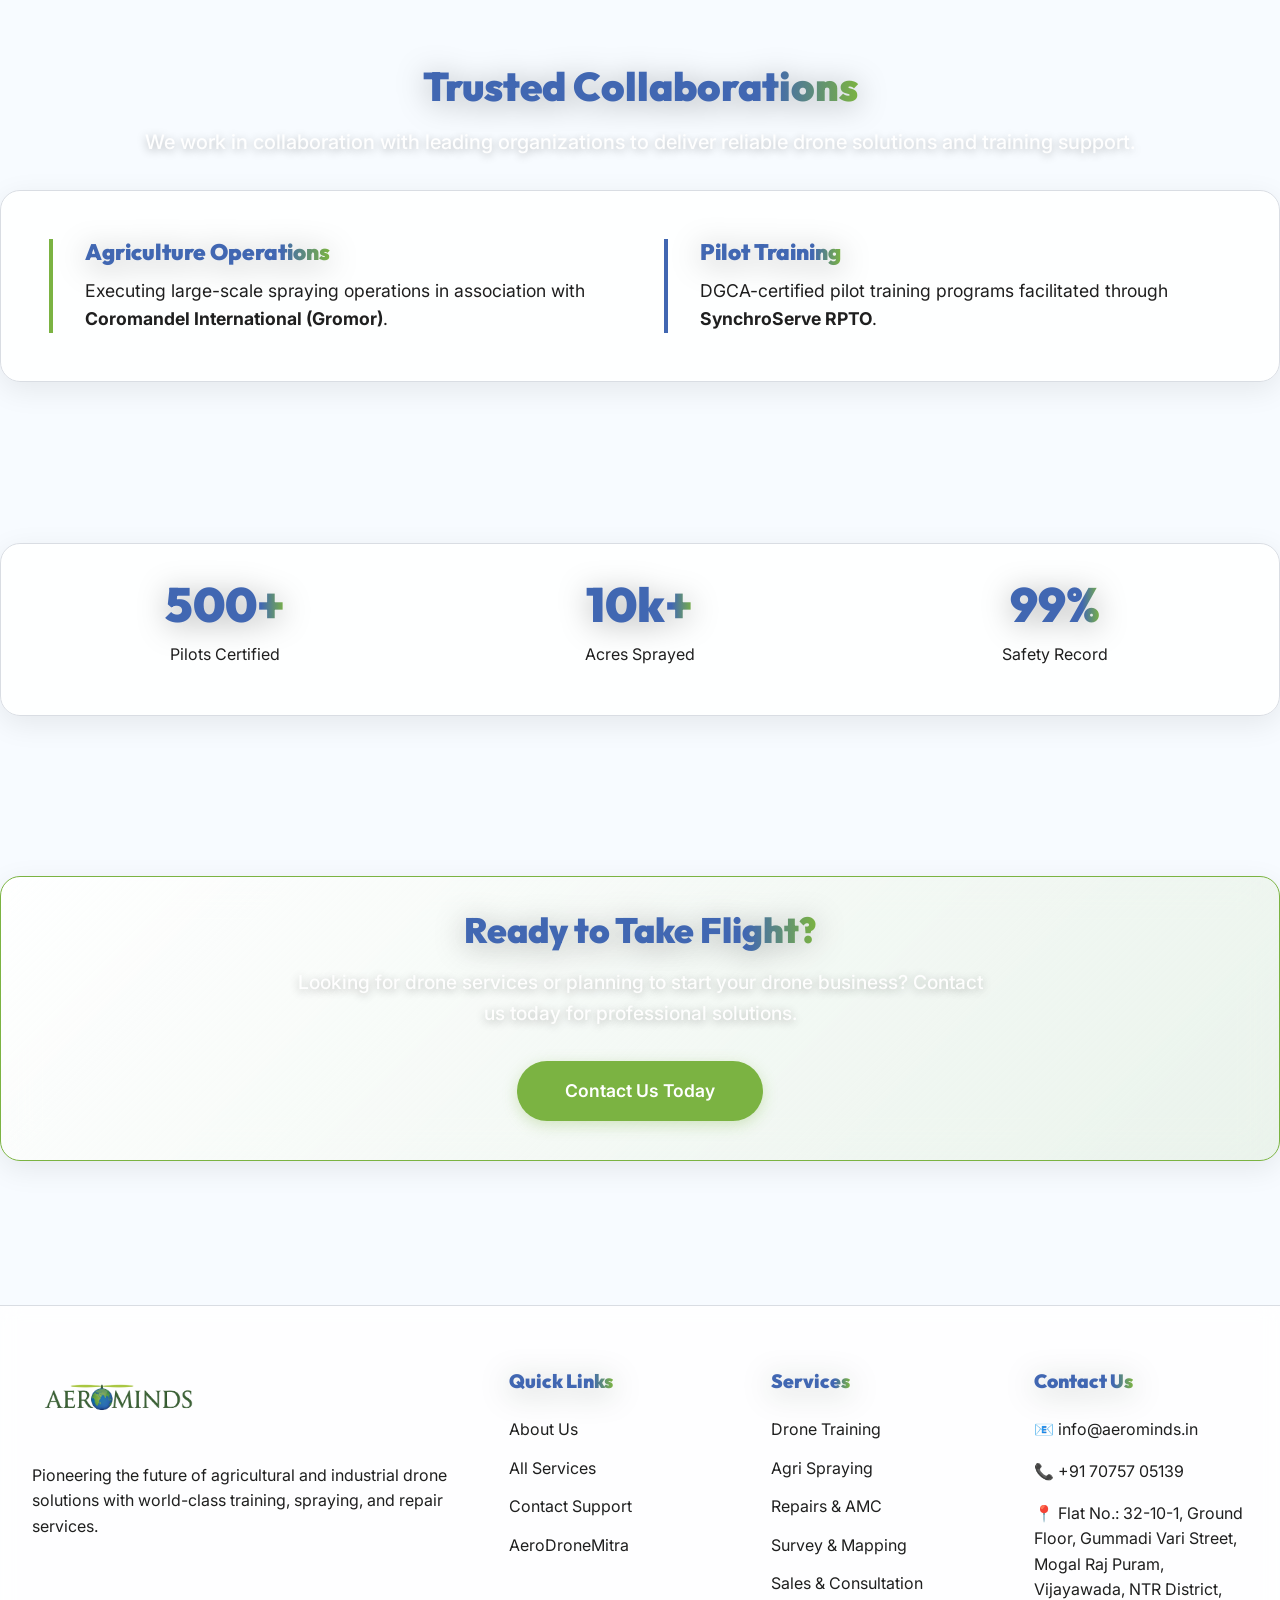
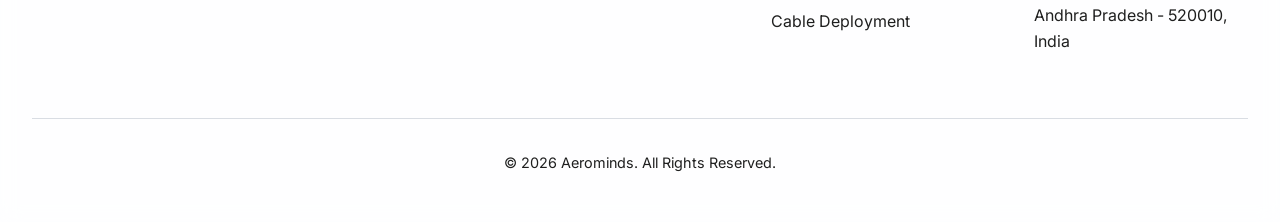
==== commit 87c8fc73: "commit-3" ====
--- a/index.html
+++ b/index.html
@@ -19,9 +19,8 @@
   <div class="global-overlay home-overlay"></div>
 
   <!-- Navbar -->
-  <nav class="navbar">
-    <a href="index.html" class="brand">
-      <img src="assets/images/logo_header_transparent.png" alt="Aerominds Logo">
+  <nav class="navbar"><a href="index.html" class="brand">
+      <img src="assets/images/Logo_1.png" alt="Aerominds Logo">
     </a>
     <div class="nav-links">
       <a href="index.html">Home</a>
@@ -139,7 +138,7 @@
             style="width: 100%; height: 100%; object-fit: cover; border-radius: 15px;">
         </div>
         <div>
-          <h3 class="mb-1" style="color: var(--blue-accent);">Training & Certification</h3>
+          <h3 class="mb-1">Training & Certification</h3>
           <p>DGCA-certified drone pilot and technician training programs designed for a dynamic future.</p>
           <a href="training.html" style="color: var(--green-accent); font-weight: 600;">Learn More →</a>
         </div>
@@ -150,7 +149,7 @@
             style="width: 100%; height: 100%; object-fit: cover; border-radius: 15px;">
         </div>
         <div>
-          <h3 class="mb-1" style="color: var(--blue-accent);">Precision Spraying</h3>
+          <h3 class="mb-1">Precision Spraying</h3>
           <p>Boost your agricultural crop yields with high-tech accurate drone spraying solutions.</p>
           <a href="spraying.html" style="color: var(--green-accent); font-weight: 600;">Learn More →</a>
         </div>
@@ -161,7 +160,7 @@
             style="width: 100%; height: 100%; object-fit: cover; border-radius: 15px;">
         </div>
         <div>
-          <h3 class="mb-1" style="color: var(--blue-accent);">Maintenance & Repair</h3>
+          <h3 class="mb-1">Maintenance & Repair</h3>
           <p>Comprehensive repair services and AMC contracts to keep your fleet in the sky safely.</p>
           <a href="repair.html" style="color: var(--green-accent); font-weight: 600;">Learn More →</a>
         </div>
@@ -172,7 +171,7 @@
             style="width: 100%; height: 100%; object-fit: cover; border-radius: 15px;">
         </div>
         <div>
-          <h3 class="mb-1" style="color: var(--blue-accent);">Entrepreneur Support</h3>
+          <h3 class="mb-1">Entrepreneur Support</h3>
           <p>Start and grow your drone business with our guidance on setup, field access, and support.</p>
           <a href="about.html" style="color: var(--green-accent); font-weight: 600;">Explore Opportunities →</a>
         </div>
@@ -190,13 +189,13 @@
     <div class="glass-card fade-in" style="padding: 3rem;">
       <div style="display: grid; grid-template-columns: repeat(auto-fit, minmax(400px, 1fr)); gap: 3rem;">
         <div style="border-left: 4px solid var(--green-accent); padding-left: 2rem;">
-          <h3 style="color: var(--blue-accent); margin-bottom: 0.7rem; font-size: 1.4rem;">Agriculture Operations</h3>
+          <h3 style="margin-bottom: 0.7rem; font-size: 1.4rem;">Agriculture Operations</h3>
           <p style="margin-bottom: 0; font-size: 1.1rem;">Executing large-scale spraying operations in association with
             <strong>Coromandel International (Gromor)</strong>.
           </p>
         </div>
         <div style="border-left: 4px solid var(--blue-accent); padding-left: 2rem;">
-          <h3 style="color: var(--green-accent); margin-bottom: 0.7rem; font-size: 1.4rem;">Pilot Training</h3>
+          <h3 style="margin-bottom: 0.7rem; font-size: 1.4rem;">Pilot Training</h3>
           <p style="margin-bottom: 0; font-size: 1.1rem;">DGCA-certified pilot training programs facilitated through
             <strong>SynchroServe RPTO</strong>.
           </p>
@@ -264,7 +263,7 @@
         </div>
         <div class="footer-col">
           <h4>Contact Us</h4>
-          <p>📧 info@aerominds.com</p>
+          <p>📧 info@aerominds.in</p>
           <p>📞 +91 70757 05139</p>
           <p>📍 Flat No.: 32-10-1, Ground Floor, Gummadi Vari Street, Mogal Raj Puram, Vijayawada, NTR District, Andhra
             Pradesh - 520010, India</p>
--- a/css/global.css
+++ b/css/global.css
@@ -37,13 +37,30 @@
 h5,
 h6 {
   font-family: var(--font-heading);
-  font-weight: 600;
+  font-weight: 900;
   line-height: 1.2;
   margin-bottom: 1rem;
+  background: linear-gradient(to right, var(--blue-accent) 0%, var(--blue-accent) 80%, var(--green-accent) 100%);
+  -webkit-background-clip: text;
+  -webkit-text-fill-color: transparent;
+  display: inline-block;
+  filter: drop-shadow(0 4px 15px rgba(0, 0, 0, 0.3));
 }
 
 p {
   margin-bottom: 1rem;
+}
+
+/* Standard Subtitle Style matching Hero Section */
+.subtitle,
+.page-header p,
+.hero-content p,
+.section-padding > div > p:first-of-type {
+  color: rgba(255, 255, 255, 0.95);
+  font-size: 1.25rem;
+  line-height: 1.6;
+  font-weight: 500;
+  text-shadow: 0 2px 10px rgba(0, 0, 0, 0.3);
 }
 
 a {
@@ -76,7 +93,7 @@
   /* For pages like home/spraying which need full bg */
 }
 
-/* A subtle dark tint to add depth across all pages */
+/* A cinematic dark overlay that feels cohesive across all pages, matching the hero section */
 .global-overlay {
   position: fixed;
   top: 0;
@@ -84,16 +101,18 @@
   width: 100%;
   height: 100%;
   z-index: -1;
-  background: linear-gradient(180deg, rgba(0, 0, 0, 0.15) 0%, rgba(0, 0, 0, 0.35) 100%);
+  background: linear-gradient(to right, rgba(0, 0, 0, 0.7) 0%, rgba(0, 0, 0, 0.3) 100%);
   pointer-events: none;
 }
 
-.home-overlay {
-  background: linear-gradient(180deg, rgba(0, 0, 0, 0.2) 0%, rgba(0, 0, 0, 0.4) 100%);
-}
-
+.home-overlay,
 .spraying-overlay {
-  background: linear-gradient(180deg, rgba(0, 0, 0, 0.25) 0%, rgba(0, 0, 0, 0.45) 100%);
+  background: linear-gradient(to right, rgba(0, 0, 0, 0.7) 0%, rgba(0, 0, 0, 0.3) 100%);
+}
+
+.home-overlay,
+.spraying-overlay {
+  background: linear-gradient(to right, rgba(0, 0, 0, 0.7) 0%, rgba(0, 0, 0, 0.3) 100%);
 }
 
 .container {
@@ -141,7 +160,17 @@
 }
 
 .text-gradient {
-  color: var(--blue-accent);
+  background: linear-gradient(to right, var(--blue-accent) 0%, var(--blue-accent) 80%, var(--green-accent) 100%);
+  -webkit-background-clip: text;
+  -webkit-text-fill-color: transparent;
+  display: inline-block;
+  filter: drop-shadow(0 4px 15px rgba(0, 0, 0, 0.3));
+}
+
+.text-white {
+  background: none !important;
+  -webkit-text-fill-color: white !important;
+  color: white !important;
 }
 
 /* Scroll Animations */
--- a/css/components.css
+++ b/css/components.css
@@ -31,70 +31,26 @@
 .brand {
   display: flex;
   align-items: center;
-  gap: 0.5rem;
-  position: relative;
-  overflow: hidden;
-  border-radius: 12px;
-  padding: 2px 5px;
-}
-
-.brand::after {
-  content: '';
-  position: absolute;
-  top: 0;
-  left: -200%;
-  width: 100%;
-  height: 100%;
-  background: linear-gradient(90deg,
-      transparent,
-      rgba(255, 255, 255, 0.3),
-      transparent);
-  transform: skewX(-20deg);
-  animation: logoShimmer 8s infinite;
-  pointer-events: none;
-}
-
-@keyframes logoShimmer {
-  0% {
-    left: -200%;
-  }
-
-  15% {
-    left: 200%;
-  }
-
-  100% {
-    left: 200%;
-  }
+  transition: opacity 0.3s ease;
+}
+
+.brand:hover {
+  opacity: 0.9;
 }
 
 .brand img {
-  height: 70px;
-  /* Increased size for better prominence */
+  height: 55px;
+  /* Restored stable height */
   width: auto;
-  margin-left: -10px;
   object-fit: contain;
-  filter: contrast(1.05) drop-shadow(0 2px 10px rgba(0, 0, 0, 0.05));
-  transition: all 0.6s cubic-bezier(0.175, 0.885, 0.32, 1.275);
-  animation: logo3DRotate 6s ease-in-out infinite;
-  transform-style: preserve-3d;
-}
-
-@keyframes logo3DRotate {
-
-  0%,
-  100% {
-    transform: perspective(500px) rotateY(0deg) scale(1);
-  }
-
-  50% {
-    transform: perspective(500px) rotateY(15deg) scale(1.02);
-  }
-}
-
-.brand:hover img {
-  transform: perspective(500px) rotateY(20deg) scale(1.1) translateZ(10px);
-  filter: brightness(1.1) drop-shadow(0 8px 25px rgba(123, 179, 66, 0.25));
+  display: block;
+  filter: drop-shadow(0 2px 5px rgba(0, 0, 0, 0.1));
+}
+
+@media (max-width: 768px) {
+  .brand img {
+    height: 45px;
+  }
 }
 
 .nav-links {
--- a/css/pages.css
+++ b/css/pages.css
@@ -485,7 +485,6 @@
 
 .stat-item h2 {
   font-size: 3rem;
-  color: var(--green-accent);
   margin-bottom: 0.5rem;
 }
 
@@ -597,13 +596,9 @@
 
 .page-header h1 {
   font-size: 3.5rem;
-  color: var(--blue-accent);
-}
-
-.page-header p {
-  font-size: 1.2rem;
-  color: var(--text-dark);
-}
+}
+
+
 
 /* Mobile Adjustments */
 @media (max-width: 992px) {
@@ -705,7 +700,6 @@
 .service-hub-card h3 {
   font-size: 1.4rem;
   margin-bottom: 0.8rem;
-  color: var(--blue-accent);
   min-height: 3.5rem;
   /* Ensure title height consistency */
   display: flex;
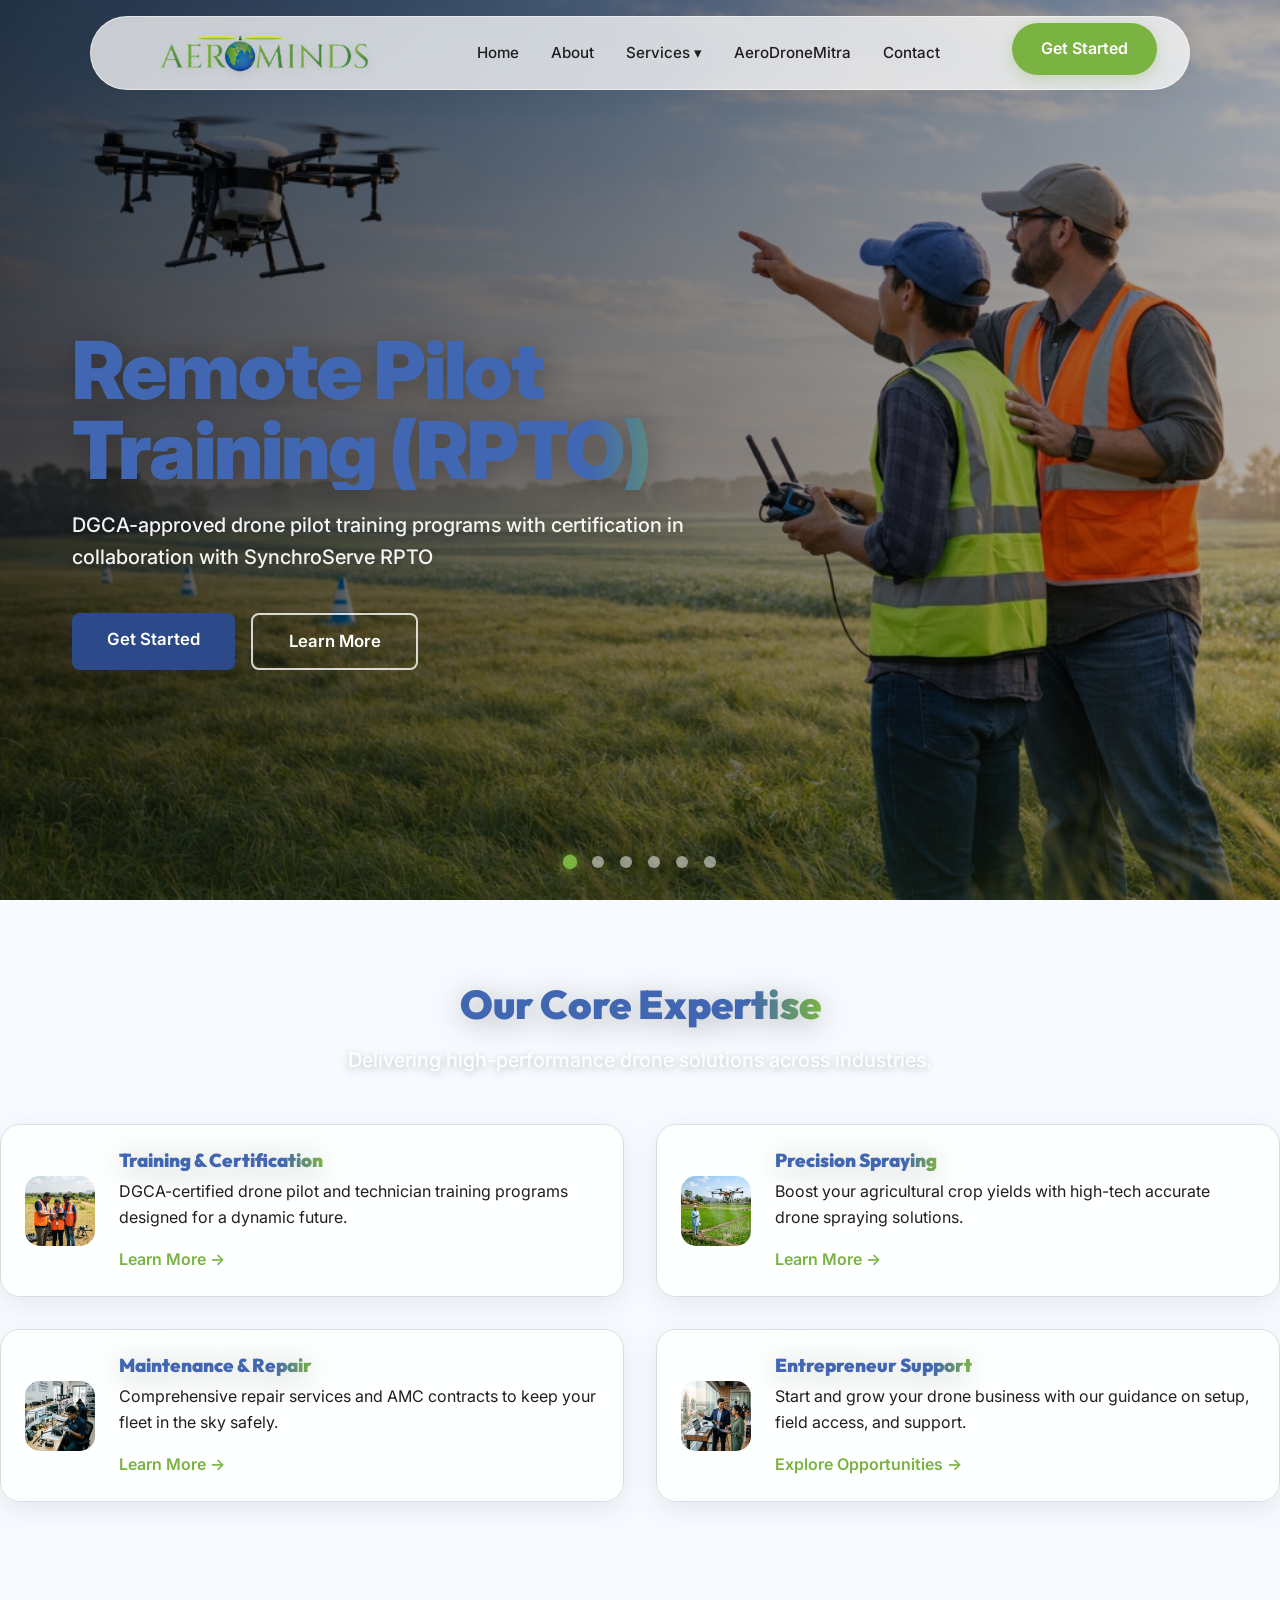
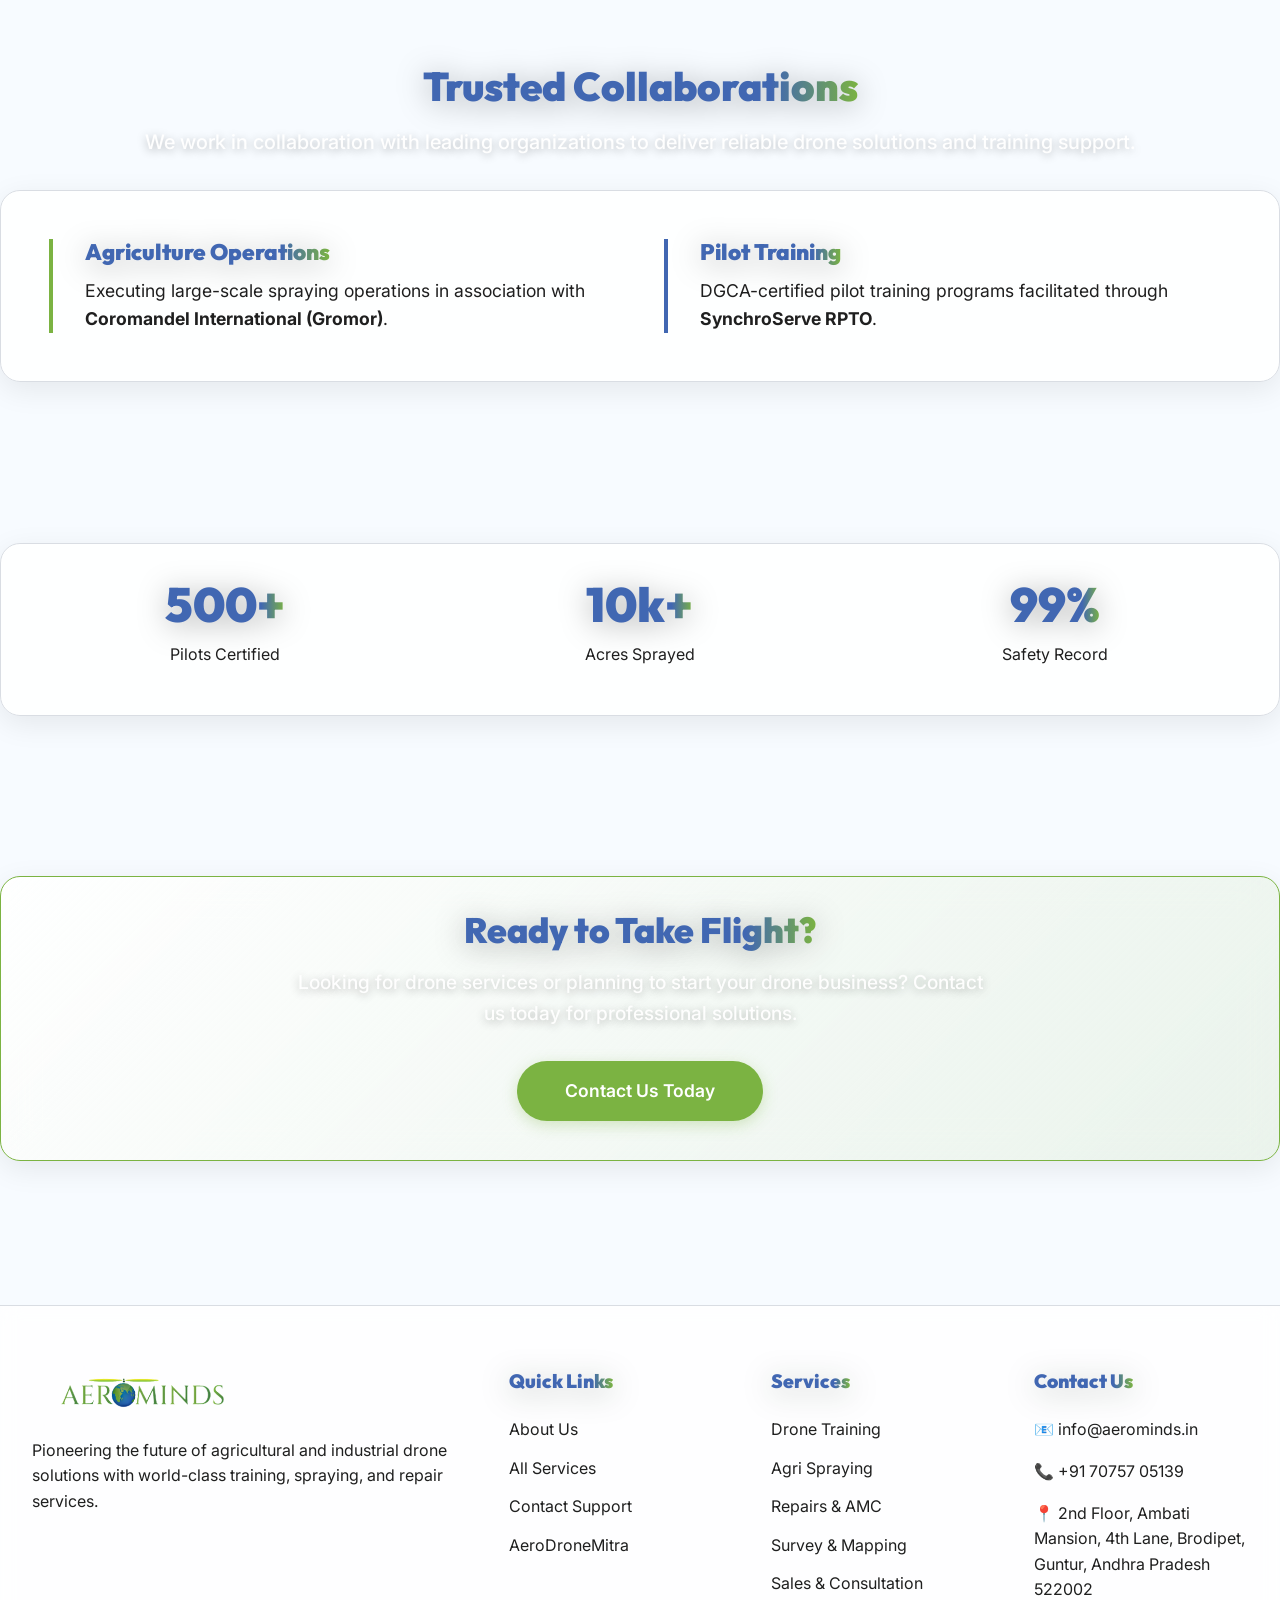
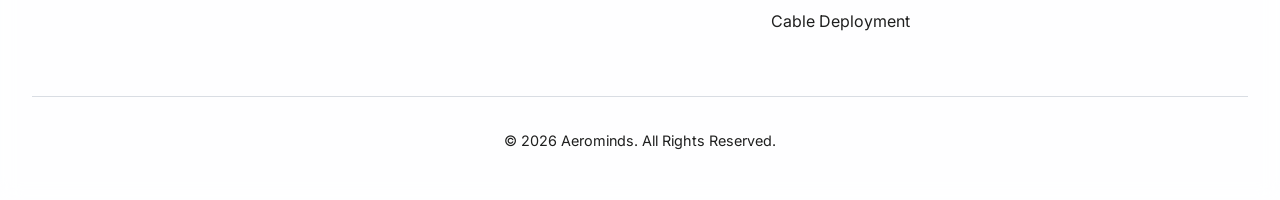
==== commit 26101a72: "comt-5" ====
--- a/index.html
+++ b/index.html
@@ -134,7 +134,7 @@
     <div class="service-cards-grid scale-in" style="grid-template-columns: repeat(2, 1fr); gap: 2rem;">
       <div class="glass-card home-service-card fade-in">
         <div class="icon-box">
-          <img src="assets/images/training_4k.png" alt="Training" loading="lazy" decoding="async"
+          <img src="assets/images/training_indian.png" alt="Training" loading="lazy" decoding="async"
             style="width: 100%; height: 100%; object-fit: cover; border-radius: 15px;">
         </div>
         <div>
@@ -145,7 +145,7 @@
       </div>
       <div class="glass-card home-service-card fade-in">
         <div class="icon-box">
-          <img src="assets/images/drone_spray_4k.png" alt="Spraying" loading="lazy" decoding="async"
+          <img src="assets/images/spraying_indian.png" alt="Spraying" loading="lazy" decoding="async"
             style="width: 100%; height: 100%; object-fit: cover; border-radius: 15px;">
         </div>
         <div>
@@ -156,7 +156,7 @@
       </div>
       <div class="glass-card home-service-card fade-in">
         <div class="icon-box">
-          <img src="assets/images/repair_drone.png" alt="Repair" loading="lazy" decoding="async"
+          <img src="assets/images/repair_indian.png" alt="Repair" loading="lazy" decoding="async"
             style="width: 100%; height: 100%; object-fit: cover; border-radius: 15px;">
         </div>
         <div>
@@ -167,7 +167,7 @@
       </div>
       <div class="glass-card home-service-card fade-in">
         <div class="icon-box">
-          <img src="assets/images/business_training.png" alt="Support" loading="lazy" decoding="async"
+          <img src="assets/images/entrepreneur_indian.png" alt="Support" loading="lazy" decoding="async"
             style="width: 100%; height: 100%; object-fit: cover; border-radius: 15px;">
         </div>
         <div>
@@ -240,8 +240,7 @@
     <div class="container">
       <div class="footer-grid">
         <div class="footer-col">
-          <img src="assets/images/logo_header_transparent.png" alt="Aerominds Logo"
-            style="max-width: 180px; margin-bottom: 1rem;">
+          <img src="assets/images/Logo_1.png" alt="Aerominds Logo" class="footer-logo">
           <p>Pioneering the future of agricultural and industrial drone solutions with world-class training, spraying,
             and repair services.</p>
         </div>
@@ -265,8 +264,7 @@
           <h4>Contact Us</h4>
           <p>📧 info@aerominds.in</p>
           <p>📞 +91 70757 05139</p>
-          <p>📍 Flat No.: 32-10-1, Ground Floor, Gummadi Vari Street, Mogal Raj Puram, Vijayawada, NTR District, Andhra
-            Pradesh - 520010, India</p>
+          <p>📍 2nd Floor, Ambati Mansion, 4th Lane, Brodipet, Guntur, Andhra Pradesh 522002</p>
         </div>
       </div>
       <div class="footer-bottom">
--- a/css/components.css
+++ b/css/components.css
@@ -301,6 +301,13 @@
   color: var(--blue-accent);
 }
 
+.footer-logo {
+  max-width: 220px;
+  height: auto;
+  margin-bottom: 1.5rem;
+  display: block;
+}
+
 .footer-col a {
   display: block;
   margin-bottom: 0.8rem;
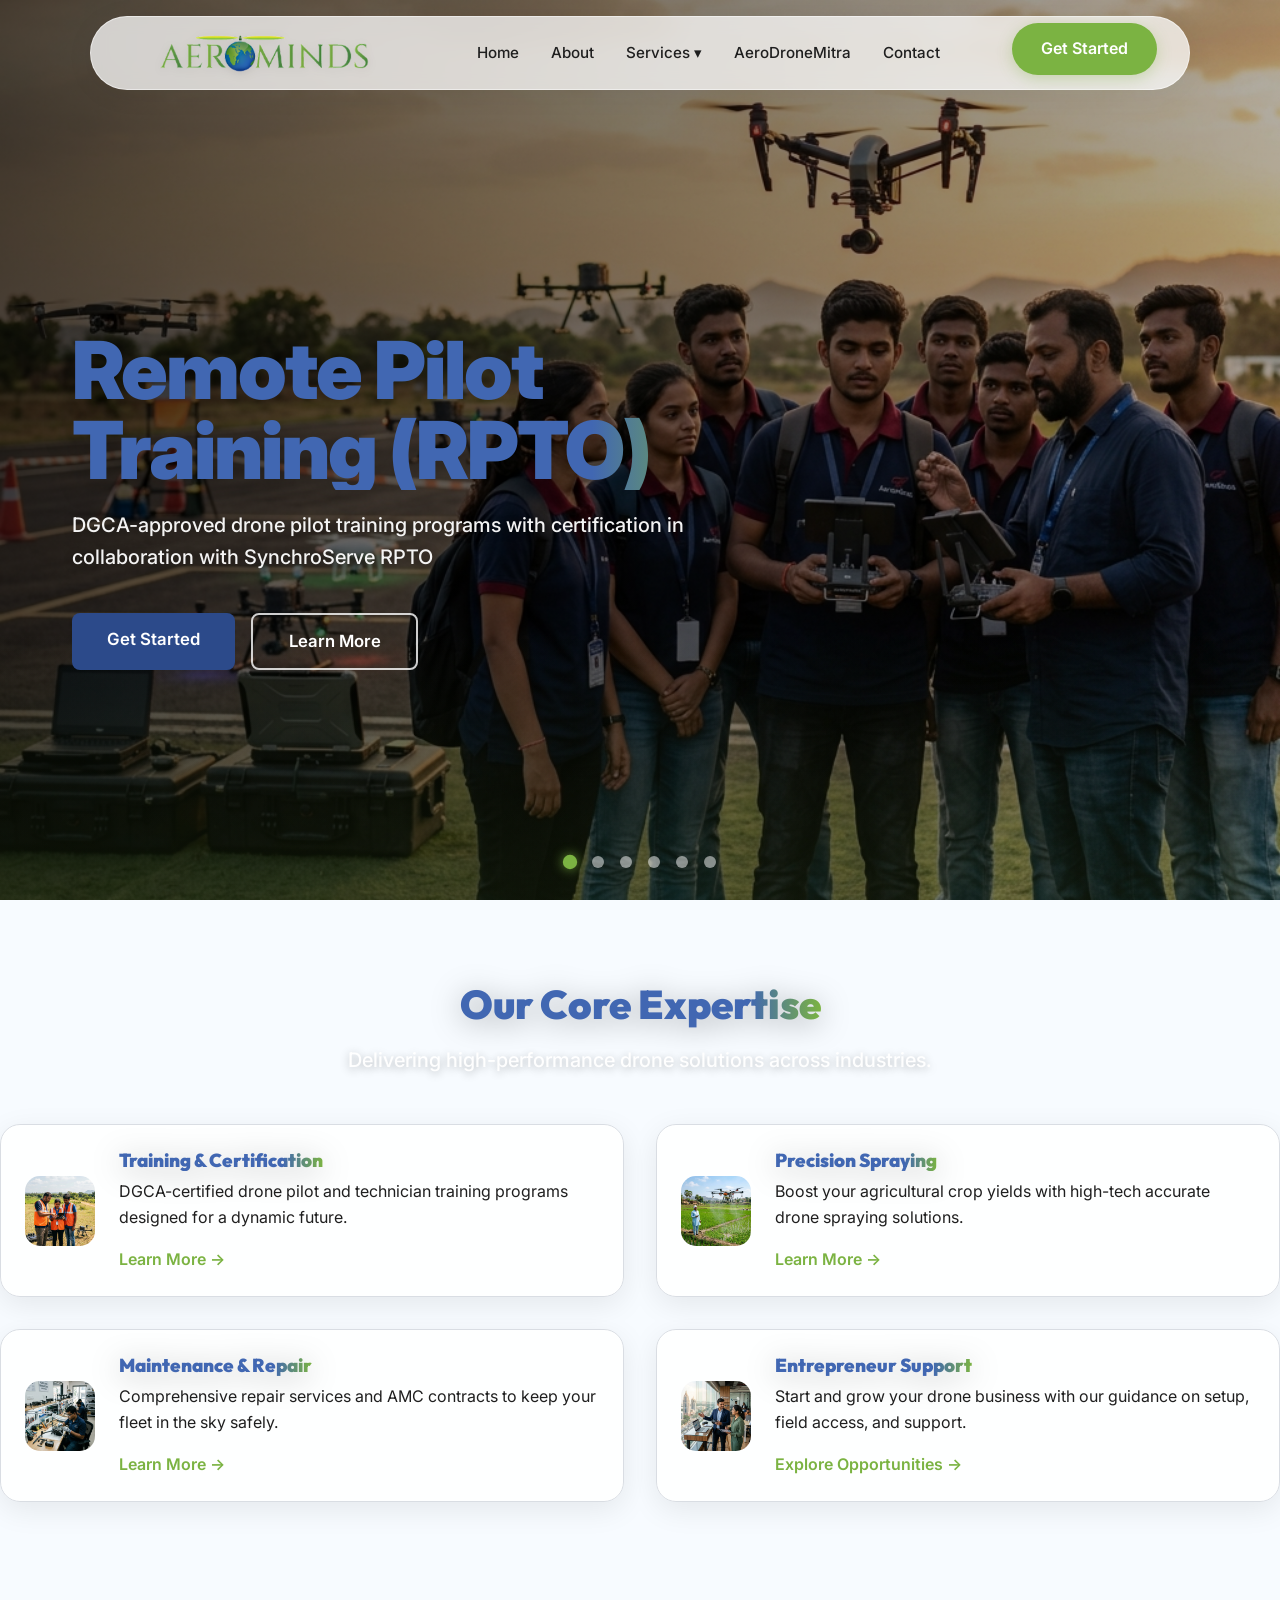
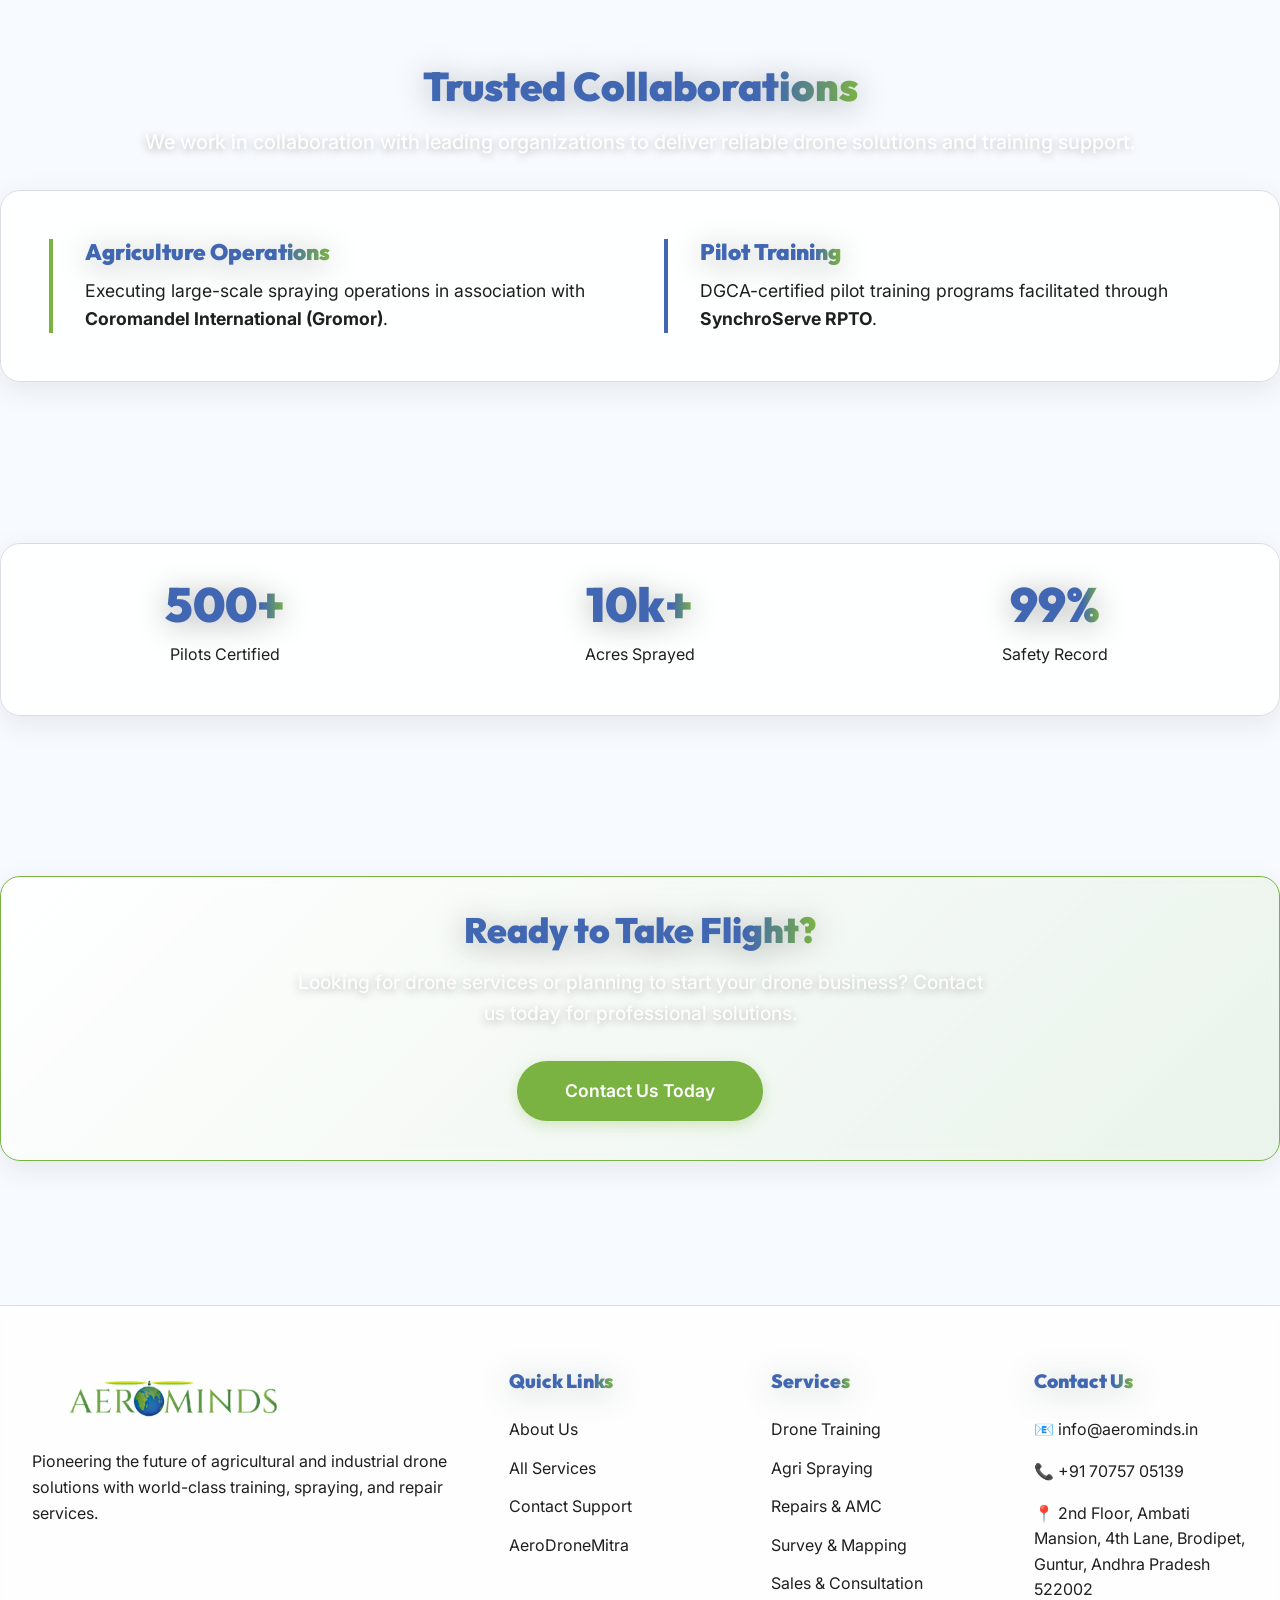
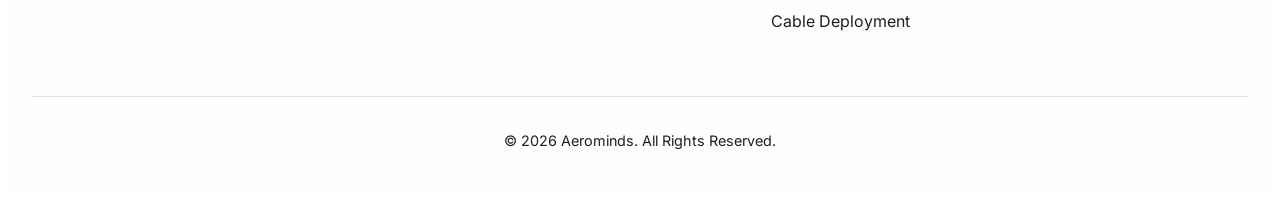
==== commit ec2bac5c: "commit_9" ====
--- a/index.html
+++ b/index.html
@@ -15,7 +15,7 @@
 
 <body>
   <!-- Global Background -->
-  <img src="assets/images/drone_field_bg.jpg" alt="Farmland Landscape" class="global-bg">
+  <img src="assets/images/drone_field_bg.jpg" alt="AeroMinds Drone Solutions" class="global-bg">
   <div class="global-overlay home-overlay"></div>
 
   <!-- Navbar -->
@@ -67,35 +67,35 @@
 
       <!-- Scene 1: Training -->
       <div class="slide scene-container active-slide">
-        <div class="scene-bg" style="background-image: url('assets/images/hero_training_base.jpg');"></div>
+        <div class="scene-bg" style="background-image: url('assets/images/hero-training.png');"></div>
         <div class="scene-fx grass-sway"></div>
       </div>
 
       <!-- Scene 2: Spraying -->
       <div class="slide scene-container">
-        <div class="scene-bg no-zoom" style="background-image: url('assets/images/hero_spraying_base.jpg');"></div>
+        <div class="scene-bg no-zoom" style="background-image: url('assets/images/hero-spraying.png');"></div>
       </div>
 
       <!-- Scene 3: Repair -->
       <div class="slide scene-container">
-        <div class="scene-bg no-zoom" style="background-image: url('assets/images/hero_repair_base.jpg');"></div>
+        <div class="scene-bg no-zoom" style="background-image: url('assets/images/hero-repair.png');"></div>
       </div>
 
       <!-- Scene 4: Mapping -->
       <div class="slide scene-container">
-        <div class="scene-bg" style="background-image: url('assets/images/mapping_survey_hero.png');"></div>
+        <div class="scene-bg" style="background-image: url('assets/images/hero-mapping.png');"></div>
         <div class="scene-fx cloud-drift"></div>
       </div>
 
       <!-- Scene 5: Sales -->
       <div class="slide scene-container">
-        <div class="scene-bg" style="background-image: url('assets/images/sales_hero.png');"></div>
+        <div class="scene-bg" style="background-image: url('assets/images/hero-sales.png');"></div>
         <div class="scene-fx diag-monitor-glow"></div>
       </div>
 
-      <!-- Scene 6: Cable -->
-      <div class="slide scene-container">
-        <div class="scene-bg no-zoom" style="background-image: url('assets/images/cable_hero.png');"></div>
+      <!-- Scene 6: Deployment -->
+      <div class="slide scene-container">
+        <div class="scene-bg no-zoom" style="background-image: url('assets/images/hero-deployment.png');"></div>
       </div>
 
     </div>
--- a/css/global.css
+++ b/css/global.css
@@ -55,7 +55,7 @@
 .subtitle,
 .page-header p,
 .hero-content p,
-.section-padding > div > p:first-of-type {
+.section-padding>div>p:first-of-type {
   color: rgba(255, 255, 255, 0.95);
   font-size: 1.25rem;
   line-height: 1.6;
@@ -172,6 +172,54 @@
   -webkit-text-fill-color: white !important;
   color: white !important;
 }
+
+/* Dynamic Branding Overlays */
+.brand-watermark {
+  position: absolute;
+  bottom: 3rem;
+  right: 3rem;
+  opacity: 0.6;
+  z-index: 20;
+  pointer-events: none;
+  display: flex;
+  flex-direction: column;
+  align-items: flex-end;
+  gap: 0.2rem;
+  transition: opacity 0.3s ease;
+  mix-blend-mode: overlay;
+  filter: drop-shadow(0 2px 10px rgba(0, 0, 0, 0.3)) blur(0.3px);
+}
+
+.brand-watermark img {
+  height: 40px;
+  filter: brightness(0) invert(1);
+}
+
+.brand-watermark span {
+  color: white;
+  font-family: var(--font-heading);
+  font-weight: 900;
+  font-size: 1.2rem;
+  text-transform: uppercase;
+  letter-spacing: 5px;
+}
+
+@media (max-width: 768px) {
+  .brand-watermark {
+    bottom: 5rem;
+    right: 1.5rem;
+    opacity: 0.4;
+  }
+
+  .brand-watermark img {
+    height: 35px;
+  }
+
+  .brand-watermark span {
+    font-size: 0.9rem;
+  }
+}
+
 
 /* Scroll Animations */
 .fade-in {
--- a/css/components.css
+++ b/css/components.css
@@ -7,8 +7,8 @@
   width: 90%;
   max-width: 1100px;
   background: rgba(255, 255, 255, 0.75);
-  backdrop-filter: blur(16px);
-  -webkit-backdrop-filter: blur(16px);
+  backdrop-filter: blur(8px);
+  -webkit-backdrop-filter: blur(8px);
   border: 1px solid var(--glass-border);
   border-radius: 50px;
   padding: 0.4rem 2rem;
@@ -18,6 +18,27 @@
   z-index: 1000;
   box-shadow: 0 4px 30px rgba(0, 0, 0, 0.05);
   transition: all 0.3s ease;
+}
+
+.card-branding {
+  position: absolute;
+  top: 1.2rem;
+  right: 1.2rem;
+  background: rgba(255, 255, 255, 0.15);
+  backdrop-filter: blur(12px);
+  -webkit-backdrop-filter: blur(12px);
+  padding: 0.3rem 0.8rem;
+  border-radius: 30px;
+  color: white;
+  font-size: 0.7rem;
+  font-weight: 900;
+  letter-spacing: 3px;
+  z-index: 10;
+  border: 1px solid rgba(255, 255, 255, 0.2);
+  text-transform: uppercase;
+  text-shadow: 0 1px 10px rgba(0, 0, 0, 0.3);
+  pointer-events: none;
+  mix-blend-mode: soft-light;
 }
 
 .navbar.scrolled {
@@ -81,7 +102,7 @@
   left: 50%;
   transform: translateX(-50%) translateY(10px);
   background: rgba(255, 255, 255, 0.9);
-  backdrop-filter: blur(16px);
+  backdrop-filter: blur(8px);
   border: 1px solid var(--glass-border);
   border-radius: 12px;
   padding: 1rem;
@@ -184,8 +205,8 @@
 .glass-card {
   background: rgba(255, 255, 255, 0.85);
   /* Whiter, like the poster */
-  backdrop-filter: blur(20px);
-  -webkit-backdrop-filter: blur(20px);
+  backdrop-filter: blur(8px);
+  -webkit-backdrop-filter: blur(8px);
   border: 1px solid var(--border-grey);
   border-radius: 20px;
   padding: 2rem;
@@ -282,7 +303,7 @@
 /* Footer Section */
 footer {
   background: rgba(255, 255, 255, 0.8);
-  backdrop-filter: blur(10px);
+  backdrop-filter: blur(6px);
   border-top: 1px solid var(--border-grey);
   padding: 4rem 0 2rem;
   margin-top: 4rem;
@@ -302,8 +323,8 @@
 }
 
 .footer-logo {
-  max-width: 220px;
-  height: auto;
+  height: 55px;
+  width: auto;
   margin-bottom: 1.5rem;
   display: block;
 }
@@ -362,4 +383,8 @@
   .glass-card {
     padding: 1.5rem;
   }
+
+  .footer-logo {
+    height: 45px;
+  }
 }
--- a/css/pages.css
+++ b/css/pages.css
@@ -48,9 +48,8 @@
   height: 100%;
   background-size: cover;
   background-position: center;
-  transform: scale(1.1);
-  /* Slightly larger to hide blur edges */
-  transition: transform 12s ease-out;
+  transform: scale(1.0);
+  transition: transform 1s ease-out;
   /* Scroll Effect Variables */
   filter: brightness(var(--scroll-brightness, 1));
   /* background-blur removed to match the clear Spray page aesthetic */
@@ -58,7 +57,6 @@
 
 .active-slide .scene-bg {
   transform: scale(1);
-  /* Slow camera pan/zoom back */
 }
 
 .no-zoom {
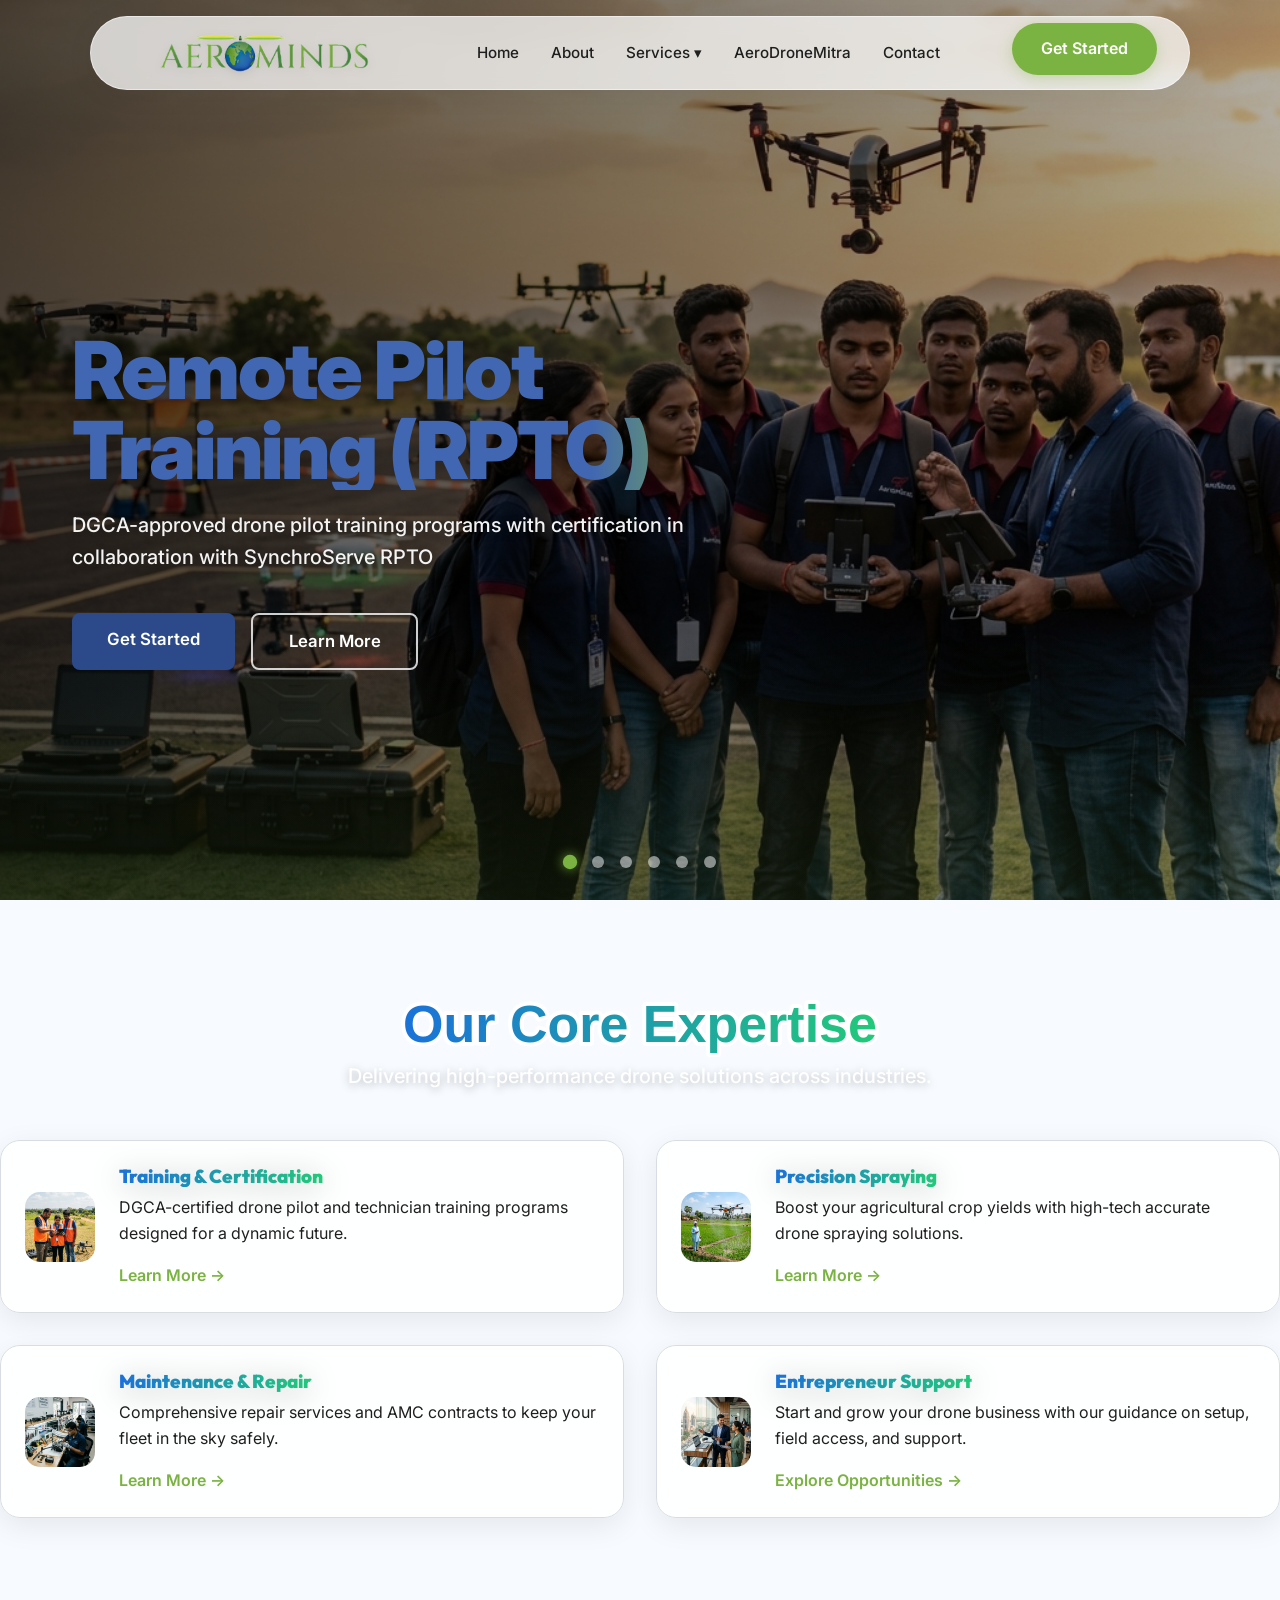
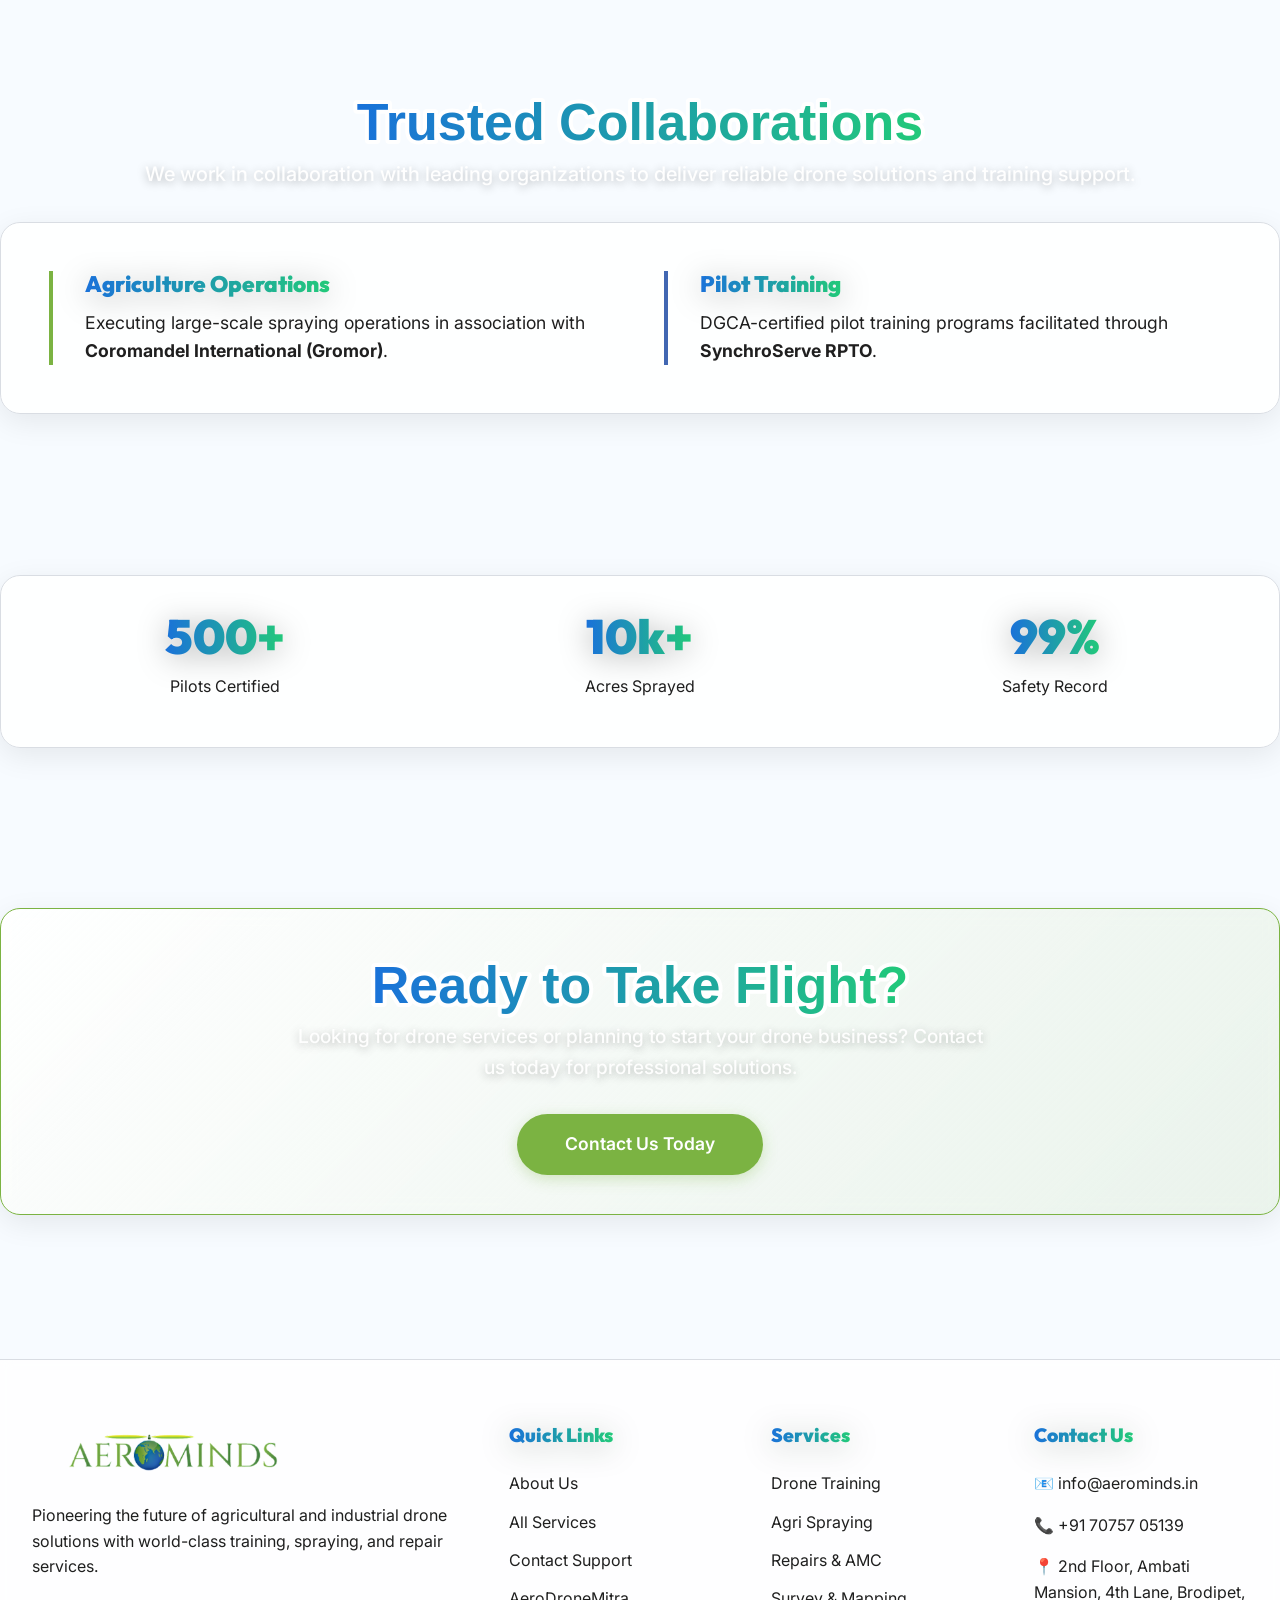
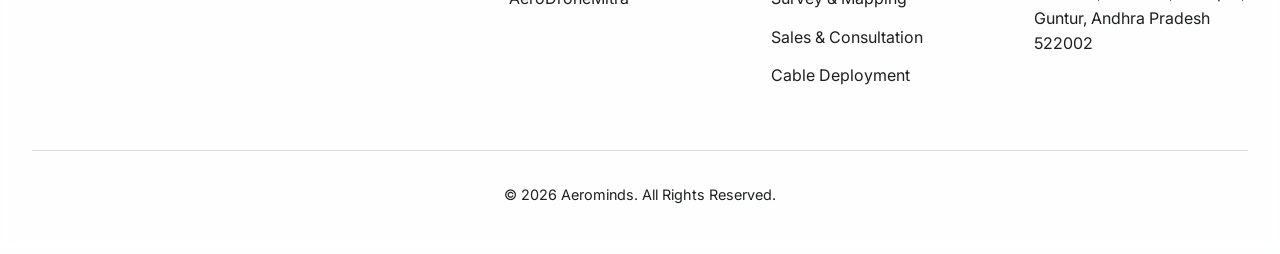
==== commit d244b043: "commit_11" ====
--- a/index.html
+++ b/index.html
@@ -128,7 +128,17 @@
   <!-- Home Services Teaser -->
   <section class="section-padding container">
     <div class="text-center mb-4 fade-in">
-      <h2 class="text-gradient" style="font-size: 2.5rem;">Our Core Expertise</h2>
+      <svg viewBox="0 0 600 80" xmlns="http://www.w3.org/2000/svg" style="width:100%; max-width:600px; display:block; margin:0 auto;">
+        <defs>
+          <linearGradient id="expertiseGrad" x1="0%" y1="0%" x2="100%" y2="0%">
+            <stop offset="0%" stop-color="#1A72D9"/>
+            <stop offset="100%" stop-color="#22C97A"/>
+          </linearGradient>
+        </defs>
+        <text x="50%" y="62" text-anchor="middle" font-family="Arial Rounded MT Bold, Arial, sans-serif" font-size="52" font-weight="900" stroke="white" stroke-width="8" stroke-linejoin="round" paint-order="stroke fill" fill="url(#expertiseGrad)">
+          Our Core Expertise
+        </text>
+      </svg>
       <p>Delivering high-performance drone solutions across industries.</p>
     </div>
     <div class="service-cards-grid scale-in" style="grid-template-columns: repeat(2, 1fr); gap: 2rem;">
@@ -182,7 +192,17 @@
   <!-- Collaborations Section -->
   <section class="section-padding container">
     <div class="text-center mb-4 fade-in">
-      <h2 class="text-gradient" style="font-size: 2.5rem;">Trusted Collaborations</h2>
+      <svg viewBox="0 0 600 80" xmlns="http://www.w3.org/2000/svg" style="width:100%; max-width:600px; display:block; margin:0 auto;">
+        <defs>
+          <linearGradient id="collabGrad" x1="0%" y1="0%" x2="100%" y2="0%">
+            <stop offset="0%" stop-color="#1A72D9"/>
+            <stop offset="100%" stop-color="#22C97A"/>
+          </linearGradient>
+        </defs>
+        <text x="50%" y="62" text-anchor="middle" font-family="Arial Rounded MT Bold, Arial, sans-serif" font-size="52" font-weight="900" stroke="white" stroke-width="8" stroke-linejoin="round" paint-order="stroke fill" fill="url(#collabGrad)">
+          Trusted Collaborations
+        </text>
+      </svg>
       <p>We work in collaboration with leading organizations to deliver reliable drone solutions and training support.
       </p>
     </div>
@@ -228,7 +248,17 @@
   <section class="section-padding container">
     <div class="glass-card text-center fade-in"
       style="background: linear-gradient(135deg, rgba(255,255,255,0.9), rgba(123, 179, 66, 0.1)); border: 1px solid var(--green-accent);">
-      <h2 class="text-gradient mb-2" style="font-size: 2.2rem;">Ready to Take Flight?</h2>
+      <svg viewBox="0 0 600 80" xmlns="http://www.w3.org/2000/svg" style="width:100%; max-width:600px; display:block; margin:0 auto;">
+        <defs>
+          <linearGradient id="ctaGrad" x1="0%" y1="0%" x2="100%" y2="0%">
+            <stop offset="0%" stop-color="#1A72D9"/>
+            <stop offset="100%" stop-color="#22C97A"/>
+          </linearGradient>
+        </defs>
+        <text x="50%" y="62" text-anchor="middle" font-family="Arial Rounded MT Bold, Arial, sans-serif" font-size="52" font-weight="900" stroke="white" stroke-width="8" stroke-linejoin="round" paint-order="stroke fill" fill="url(#ctaGrad)">
+          Ready to Take Flight?
+        </text>
+      </svg>
       <p style="font-size: 1.2rem; max-width: 700px; margin: 0 auto 2rem;">Looking for drone services or planning to
         start your drone business? Contact us today for professional solutions.</p>
       <a href="contact.html" class="btn btn-primary" style="padding: 1rem 3rem; font-size: 1.1rem;">Contact Us Today</a>
--- a/css/global.css
+++ b/css/global.css
@@ -40,7 +40,7 @@
   font-weight: 900;
   line-height: 1.2;
   margin-bottom: 1rem;
-  background: linear-gradient(to right, var(--blue-accent) 0%, var(--blue-accent) 80%, var(--green-accent) 100%);
+  background: linear-gradient(to right, #1A72D9, #22C97A);
   -webkit-background-clip: text;
   -webkit-text-fill-color: transparent;
   display: inline-block;
@@ -285,4 +285,14 @@
       rgba(255, 255, 255, 0) 100%);
   background-size: 200% 100%;
   animation: shimmer 1.5s infinite;
+}
+
+bottom: 0;
+left: 0;
+background: linear-gradient(90deg,
+  rgba(255, 255, 255, 0) 0%,
+  rgba(255, 255, 255, 0.4) 50%,
+  rgba(255, 255, 255, 0) 100%);
+background-size: 200% 100%;
+animation: shimmer 1.5s infinite;
 }
--- a/css/pages.css
+++ b/css/pages.css
@@ -62,6 +62,14 @@
 .no-zoom {
   transform: scale(1) !important;
   transition: none !important;
+}
+
+.hero-glass-panel h1 {
+  -webkit-text-stroke: 0 !important;
+  paint-order: normal;
+  background: linear-gradient(to right, var(--blue-accent) 0%, var(--blue-accent) 80%, var(--green-accent) 100%);
+  -webkit-background-clip: text;
+  -webkit-text-fill-color: transparent;
 }
 
 /* Final Polish: We removed the drone overlays to focus on the cinematic background scenes! */
@@ -318,6 +326,8 @@
   /* Stronger shadow for better legibility on bright spots */
   filter: drop-shadow(0 4px 15px rgba(0, 0, 0, 0.3));
   transition: all 0.4s ease;
+  -webkit-text-stroke: 0 !important;
+  paint-order: normal;
 }
 
 .hero-glass-panel p {
@@ -718,4 +728,10 @@
   align-self: flex-start;
   width: 100%;
   text-align: center;
+}
+
+margin-top: auto;
+align-self: flex-start;
+width: 100%;
+text-align: center;
 }
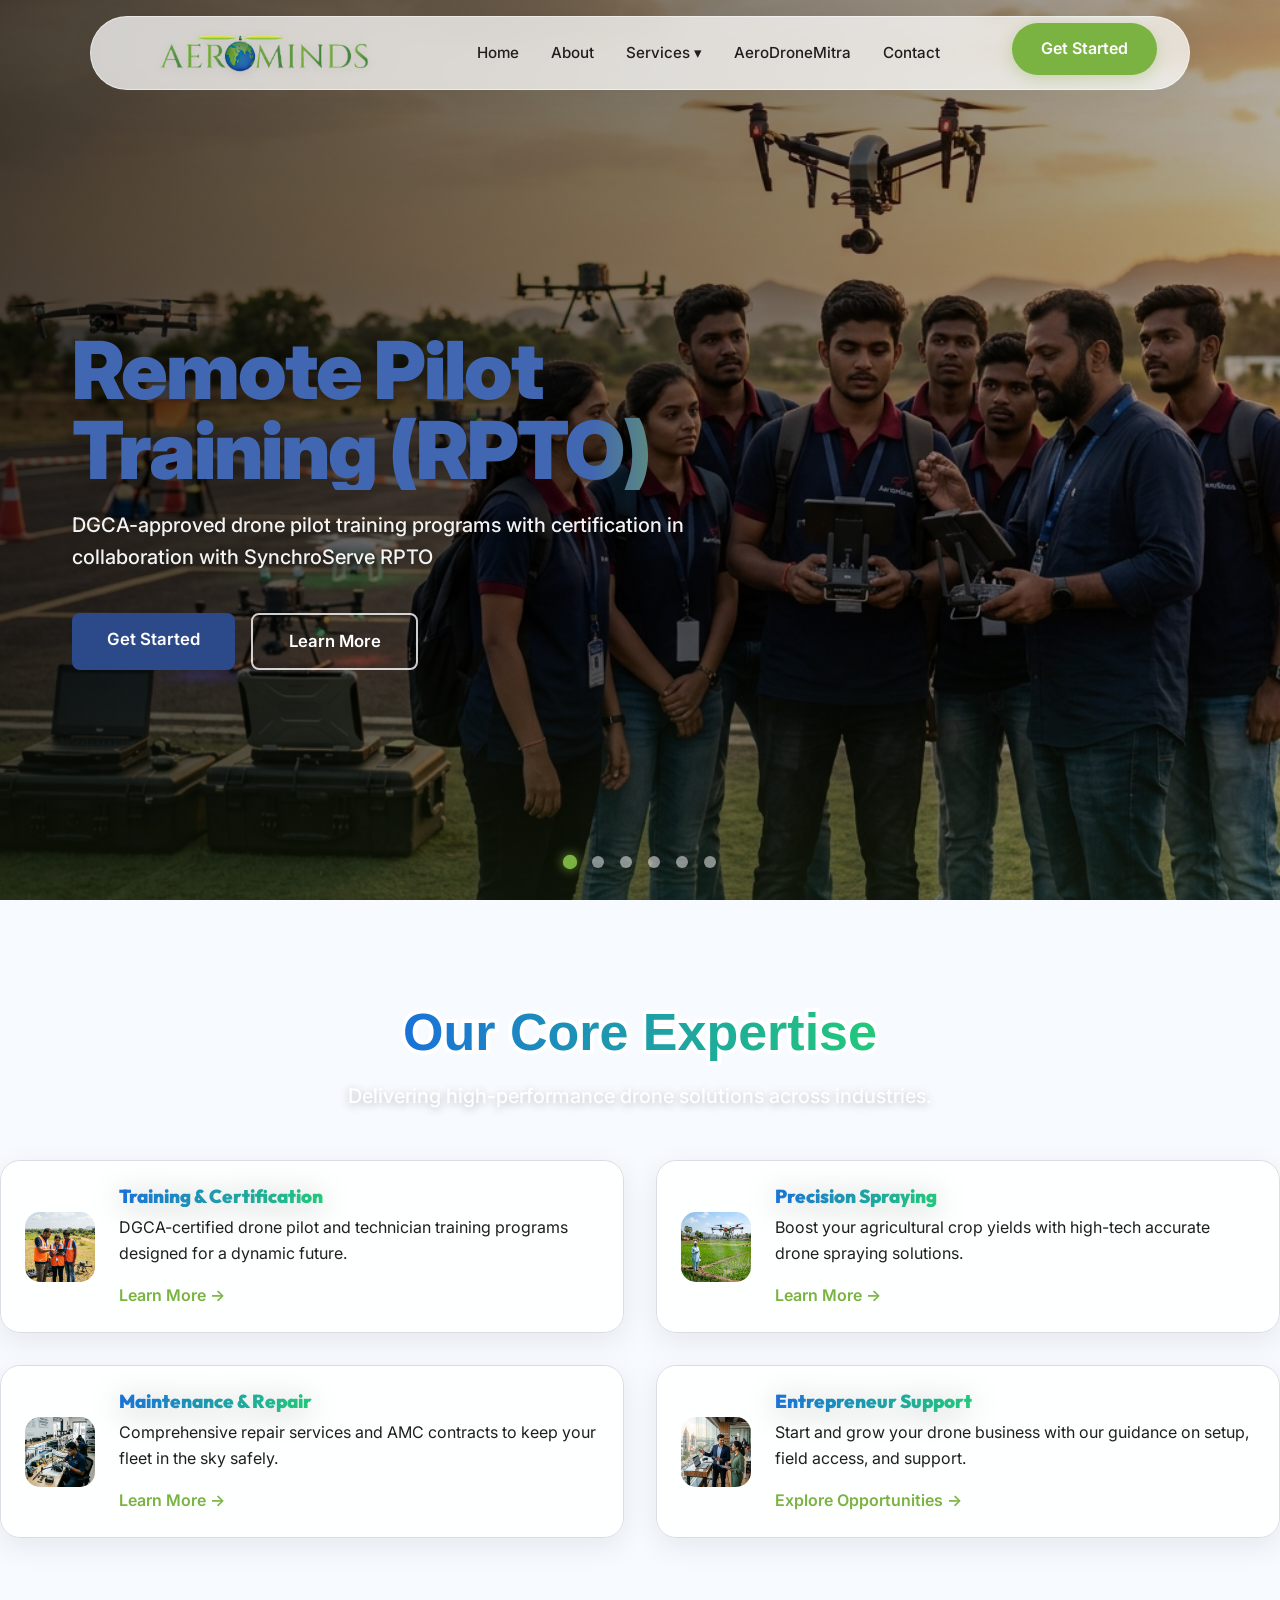
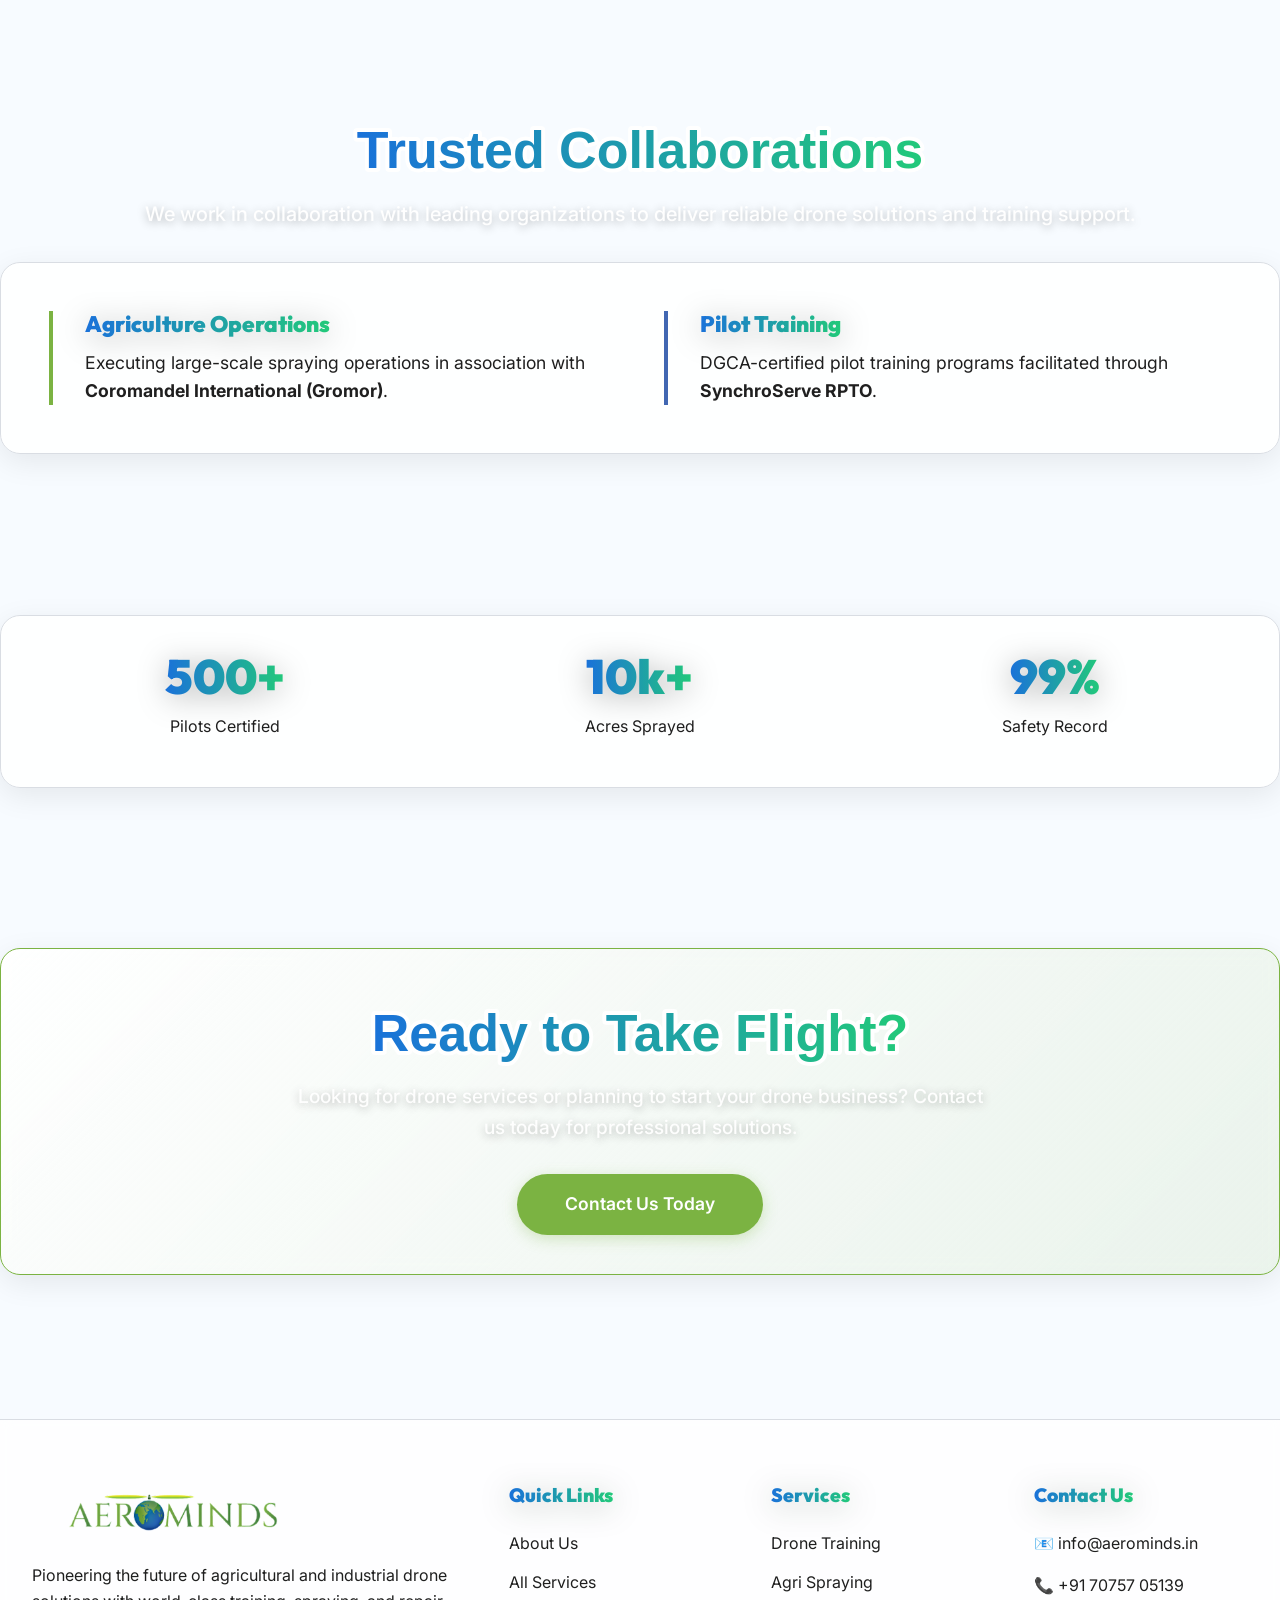
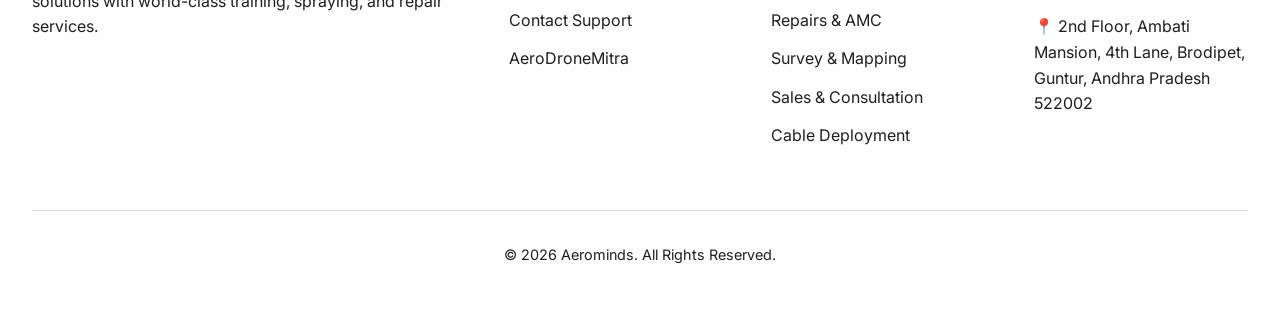
==== commit 051b024d: "commit_12_fixing_clipping" ====
--- a/index.html
+++ b/index.html
@@ -128,14 +128,14 @@
   <!-- Home Services Teaser -->
   <section class="section-padding container">
     <div class="text-center mb-4 fade-in">
-      <svg viewBox="0 0 600 80" xmlns="http://www.w3.org/2000/svg" style="width:100%; max-width:600px; display:block; margin:0 auto;">
+      <svg viewBox="0 0 800 100" overflow="visible" xmlns="http://www.w3.org/2000/svg" style="width:100%; max-width:800px; display:block; margin:0 auto;">
         <defs>
           <linearGradient id="expertiseGrad" x1="0%" y1="0%" x2="100%" y2="0%">
             <stop offset="0%" stop-color="#1A72D9"/>
             <stop offset="100%" stop-color="#22C97A"/>
           </linearGradient>
         </defs>
-        <text x="50%" y="62" text-anchor="middle" font-family="Arial Rounded MT Bold, Arial, sans-serif" font-size="52" font-weight="900" stroke="white" stroke-width="8" stroke-linejoin="round" paint-order="stroke fill" fill="url(#expertiseGrad)">
+        <text x="400" y="70" text-anchor="middle" font-family="Arial Rounded MT Bold, Arial, sans-serif" font-size="52" font-weight="900" stroke="white" stroke-width="8" stroke-linejoin="round" paint-order="stroke fill" fill="url(#expertiseGrad)">
           Our Core Expertise
         </text>
       </svg>
@@ -192,14 +192,14 @@
   <!-- Collaborations Section -->
   <section class="section-padding container">
     <div class="text-center mb-4 fade-in">
-      <svg viewBox="0 0 600 80" xmlns="http://www.w3.org/2000/svg" style="width:100%; max-width:600px; display:block; margin:0 auto;">
+      <svg viewBox="0 0 800 100" overflow="visible" xmlns="http://www.w3.org/2000/svg" style="width:100%; max-width:800px; display:block; margin:0 auto;">
         <defs>
           <linearGradient id="collabGrad" x1="0%" y1="0%" x2="100%" y2="0%">
             <stop offset="0%" stop-color="#1A72D9"/>
             <stop offset="100%" stop-color="#22C97A"/>
           </linearGradient>
         </defs>
-        <text x="50%" y="62" text-anchor="middle" font-family="Arial Rounded MT Bold, Arial, sans-serif" font-size="52" font-weight="900" stroke="white" stroke-width="8" stroke-linejoin="round" paint-order="stroke fill" fill="url(#collabGrad)">
+        <text x="400" y="70" text-anchor="middle" font-family="Arial Rounded MT Bold, Arial, sans-serif" font-size="52" font-weight="900" stroke="white" stroke-width="8" stroke-linejoin="round" paint-order="stroke fill" fill="url(#collabGrad)">
           Trusted Collaborations
         </text>
       </svg>
@@ -248,14 +248,14 @@
   <section class="section-padding container">
     <div class="glass-card text-center fade-in"
       style="background: linear-gradient(135deg, rgba(255,255,255,0.9), rgba(123, 179, 66, 0.1)); border: 1px solid var(--green-accent);">
-      <svg viewBox="0 0 600 80" xmlns="http://www.w3.org/2000/svg" style="width:100%; max-width:600px; display:block; margin:0 auto;">
+      <svg viewBox="0 0 800 100" overflow="visible" xmlns="http://www.w3.org/2000/svg" style="width:100%; max-width:800px; display:block; margin:0 auto;">
         <defs>
           <linearGradient id="ctaGrad" x1="0%" y1="0%" x2="100%" y2="0%">
             <stop offset="0%" stop-color="#1A72D9"/>
             <stop offset="100%" stop-color="#22C97A"/>
           </linearGradient>
         </defs>
-        <text x="50%" y="62" text-anchor="middle" font-family="Arial Rounded MT Bold, Arial, sans-serif" font-size="52" font-weight="900" stroke="white" stroke-width="8" stroke-linejoin="round" paint-order="stroke fill" fill="url(#ctaGrad)">
+        <text x="400" y="70" text-anchor="middle" font-family="Arial Rounded MT Bold, Arial, sans-serif" font-size="52" font-weight="900" stroke="white" stroke-width="8" stroke-linejoin="round" paint-order="stroke fill" fill="url(#ctaGrad)">
           Ready to Take Flight?
         </text>
       </svg>
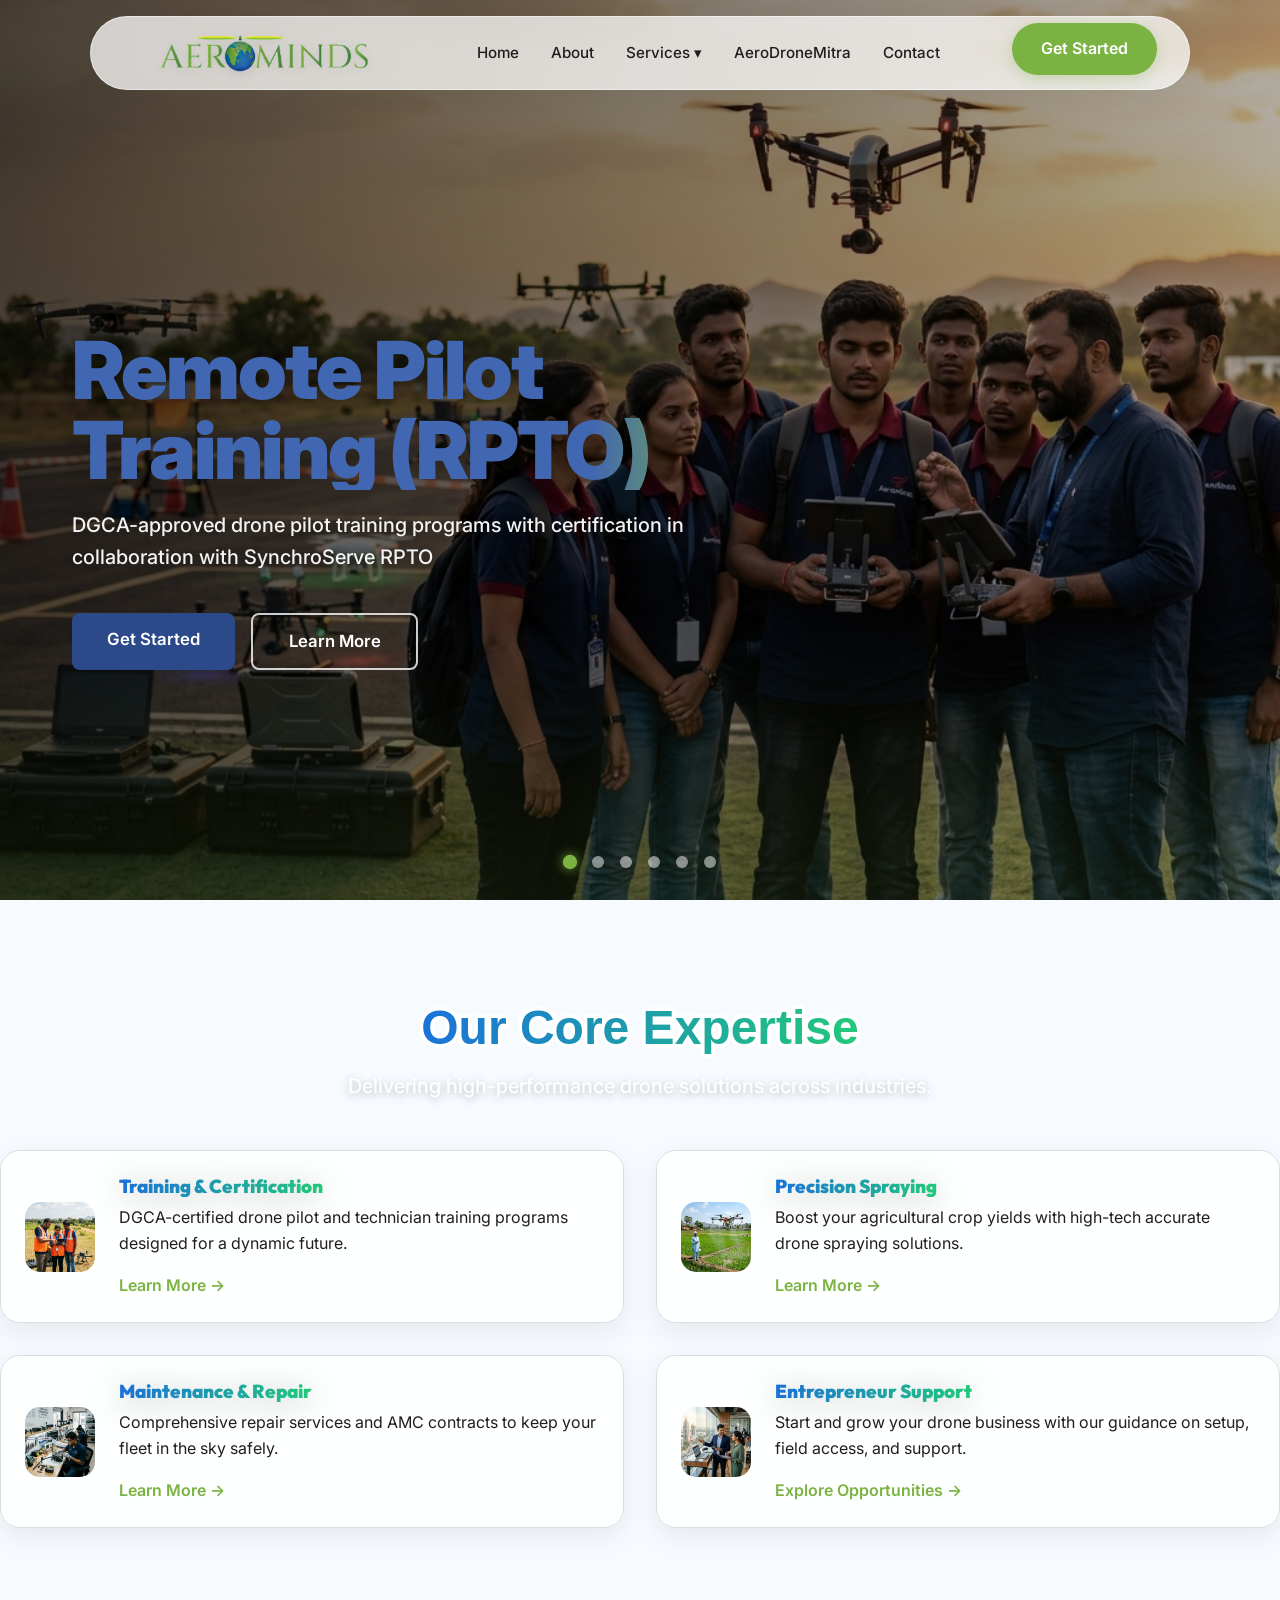
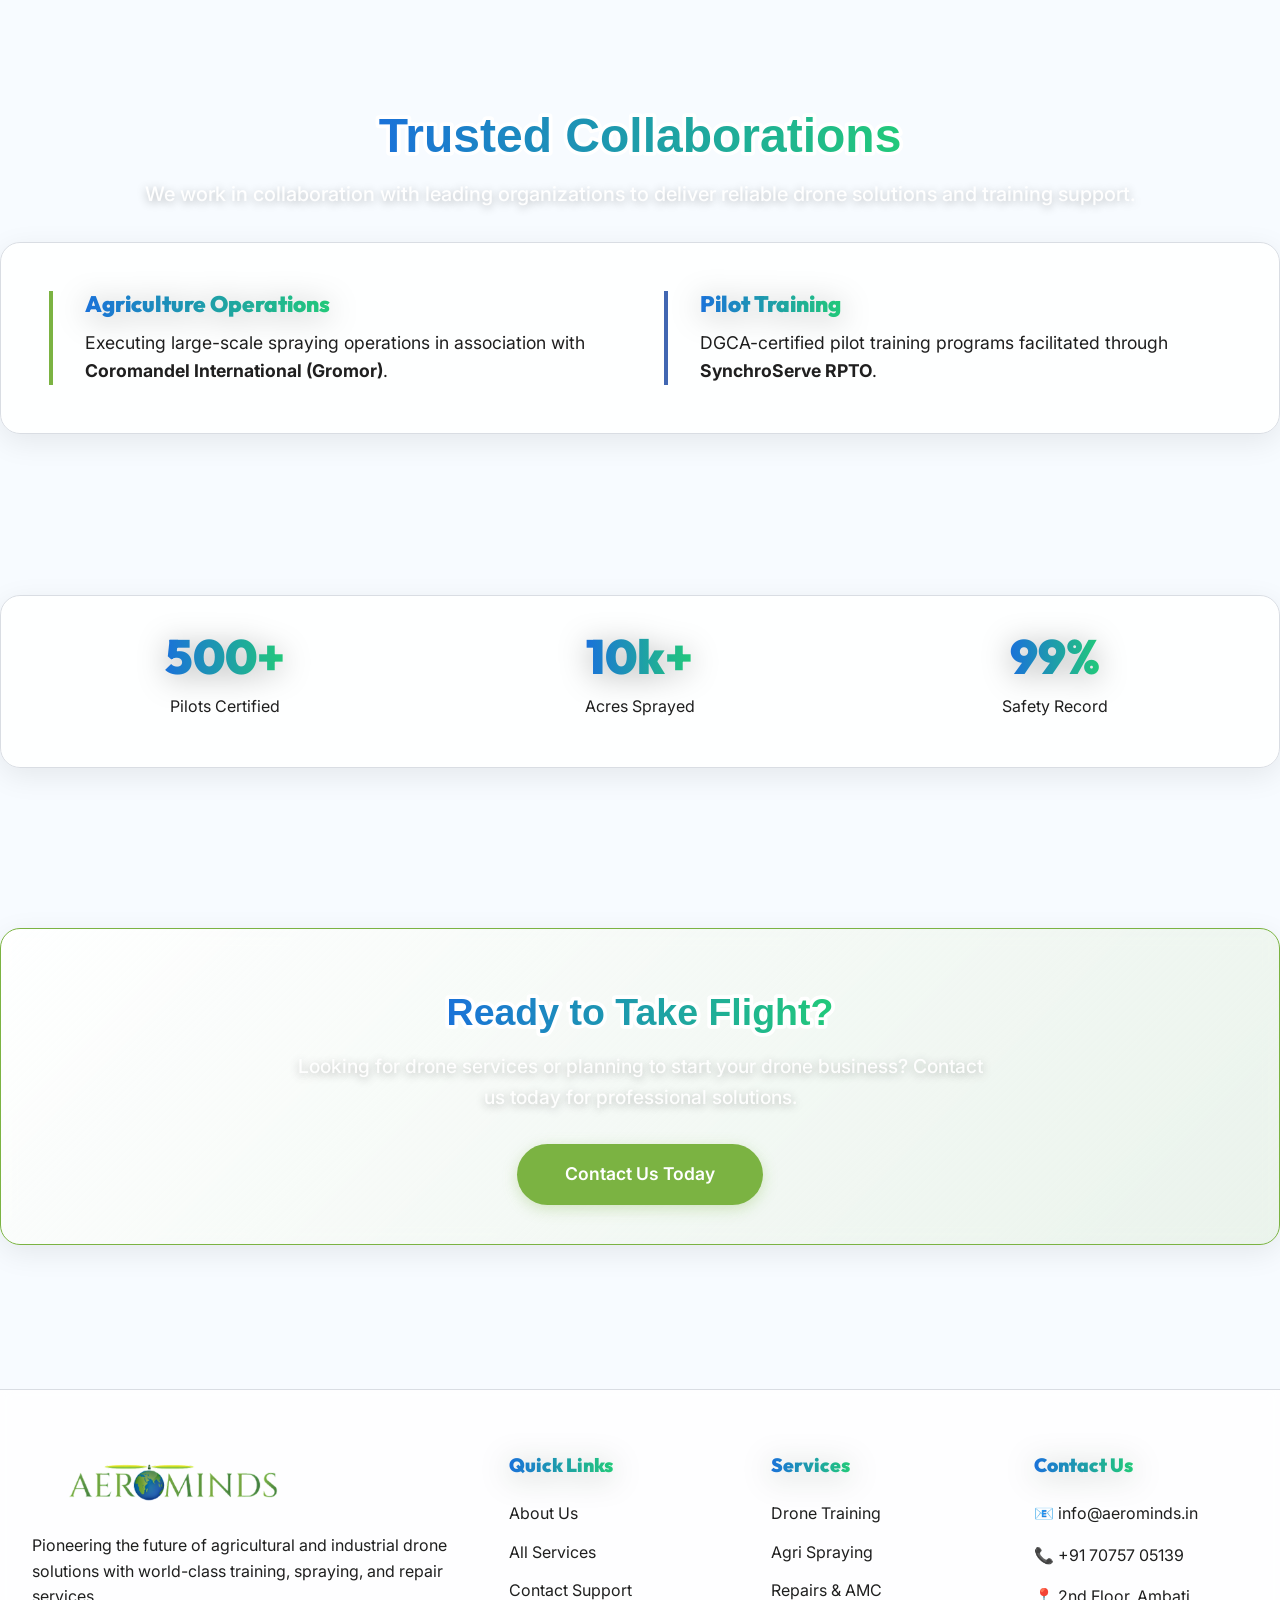
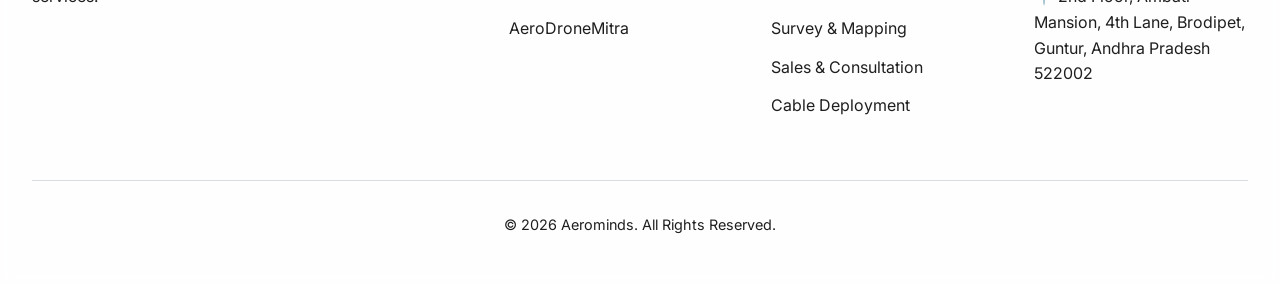
==== commit c510fddd: "com_9" ====
--- a/index.html
+++ b/index.html
@@ -128,14 +128,14 @@
   <!-- Home Services Teaser -->
   <section class="section-padding container">
     <div class="text-center mb-4 fade-in">
-      <svg viewBox="0 0 800 100" overflow="visible" xmlns="http://www.w3.org/2000/svg" style="width:100%; max-width:800px; display:block; margin:0 auto;">
+      <svg viewBox="0 0 1200 120" xmlns="http://www.w3.org/2000/svg" style="width:100%; max-width:900px; display:block; margin:0 auto;">
         <defs>
           <linearGradient id="expertiseGrad" x1="0%" y1="0%" x2="100%" y2="0%">
             <stop offset="0%" stop-color="#1A72D9"/>
             <stop offset="100%" stop-color="#22C97A"/>
           </linearGradient>
         </defs>
-        <text x="400" y="70" text-anchor="middle" font-family="Arial Rounded MT Bold, Arial, sans-serif" font-size="52" font-weight="900" stroke="white" stroke-width="8" stroke-linejoin="round" paint-order="stroke fill" fill="url(#expertiseGrad)">
+        <text x="50%" y="85" text-anchor="middle" font-family="Arial Rounded MT Bold, Arial, sans-serif" font-size="64" font-weight="900" stroke="white" stroke-width="10" stroke-linejoin="round" paint-order="stroke fill" fill="url(#expertiseGrad)">
           Our Core Expertise
         </text>
       </svg>
@@ -192,14 +192,14 @@
   <!-- Collaborations Section -->
   <section class="section-padding container">
     <div class="text-center mb-4 fade-in">
-      <svg viewBox="0 0 800 100" overflow="visible" xmlns="http://www.w3.org/2000/svg" style="width:100%; max-width:800px; display:block; margin:0 auto;">
+      <svg viewBox="0 0 1200 120" xmlns="http://www.w3.org/2000/svg" style="width:100%; max-width:900px; display:block; margin:0 auto;">
         <defs>
           <linearGradient id="collabGrad" x1="0%" y1="0%" x2="100%" y2="0%">
             <stop offset="0%" stop-color="#1A72D9"/>
             <stop offset="100%" stop-color="#22C97A"/>
           </linearGradient>
         </defs>
-        <text x="400" y="70" text-anchor="middle" font-family="Arial Rounded MT Bold, Arial, sans-serif" font-size="52" font-weight="900" stroke="white" stroke-width="8" stroke-linejoin="round" paint-order="stroke fill" fill="url(#collabGrad)">
+        <text x="50%" y="85" text-anchor="middle" font-family="Arial Rounded MT Bold, Arial, sans-serif" font-size="64" font-weight="900" stroke="white" stroke-width="10" stroke-linejoin="round" paint-order="stroke fill" fill="url(#collabGrad)">
           Trusted Collaborations
         </text>
       </svg>
@@ -248,14 +248,14 @@
   <section class="section-padding container">
     <div class="glass-card text-center fade-in"
       style="background: linear-gradient(135deg, rgba(255,255,255,0.9), rgba(123, 179, 66, 0.1)); border: 1px solid var(--green-accent);">
-      <svg viewBox="0 0 800 100" overflow="visible" xmlns="http://www.w3.org/2000/svg" style="width:100%; max-width:800px; display:block; margin:0 auto;">
+      <svg viewBox="0 0 1200 120" xmlns="http://www.w3.org/2000/svg" style="width:100%; max-width:900px; display:block; margin:0 auto;">
         <defs>
           <linearGradient id="ctaGrad" x1="0%" y1="0%" x2="100%" y2="0%">
             <stop offset="0%" stop-color="#1A72D9"/>
             <stop offset="100%" stop-color="#22C97A"/>
           </linearGradient>
         </defs>
-        <text x="400" y="70" text-anchor="middle" font-family="Arial Rounded MT Bold, Arial, sans-serif" font-size="52" font-weight="900" stroke="white" stroke-width="8" stroke-linejoin="round" paint-order="stroke fill" fill="url(#ctaGrad)">
+        <text x="50%" y="85" text-anchor="middle" font-family="Arial Rounded MT Bold, Arial, sans-serif" font-size="50" font-weight="900" stroke="white" stroke-width="10" stroke-linejoin="round" paint-order="stroke fill" fill="url(#ctaGrad)">
           Ready to Take Flight?
         </text>
       </svg>
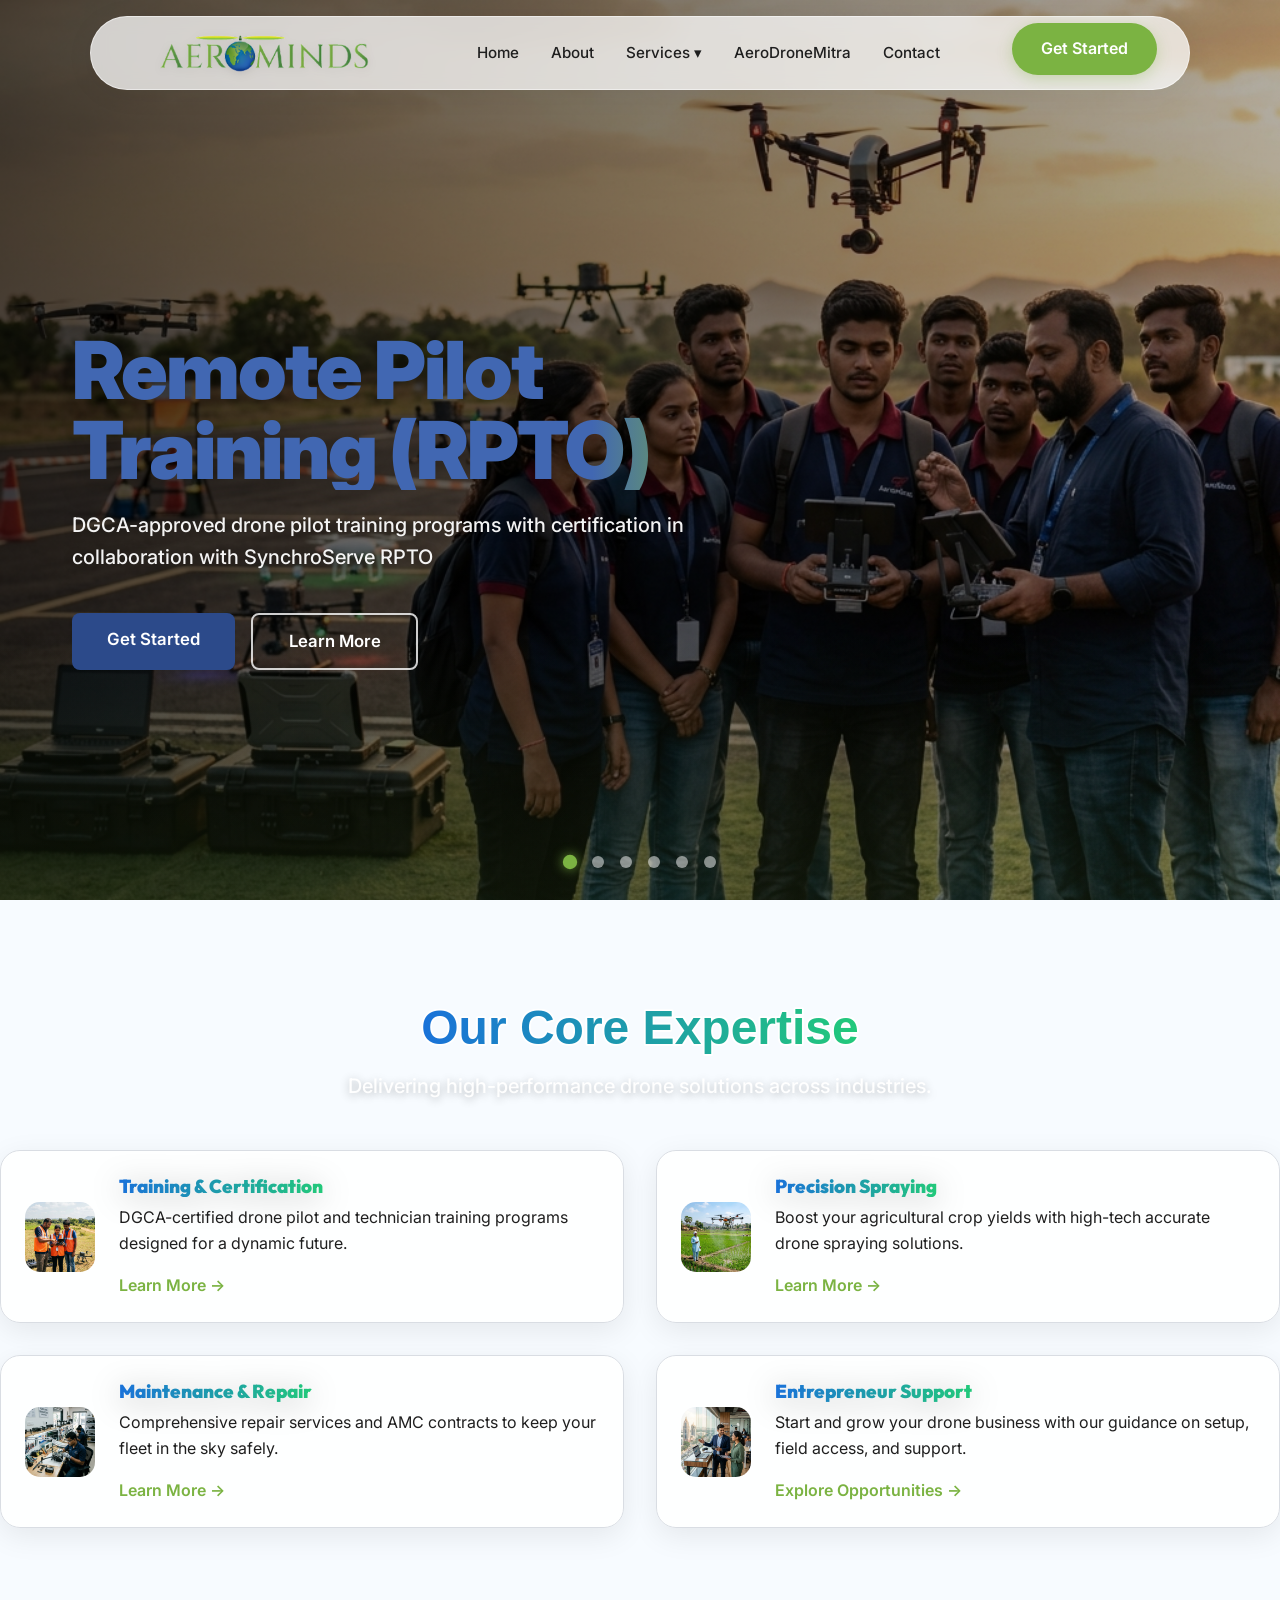
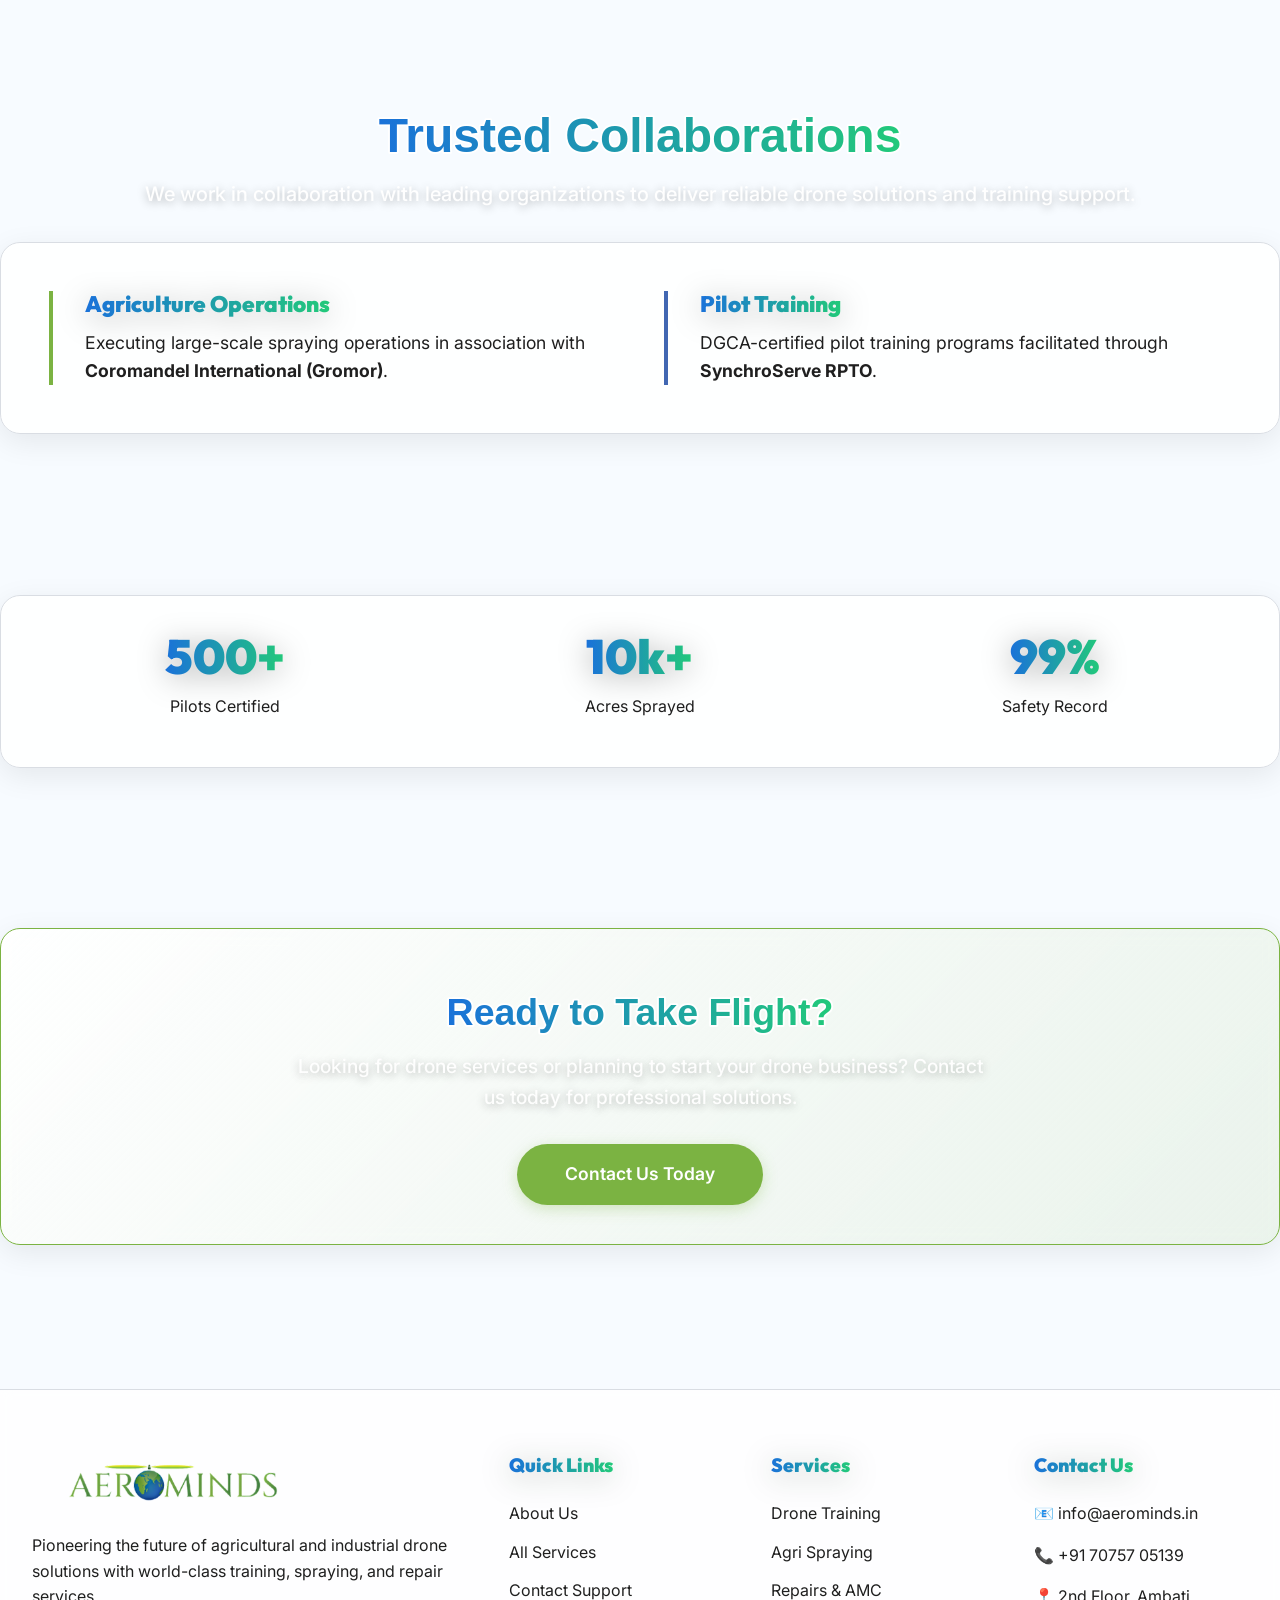
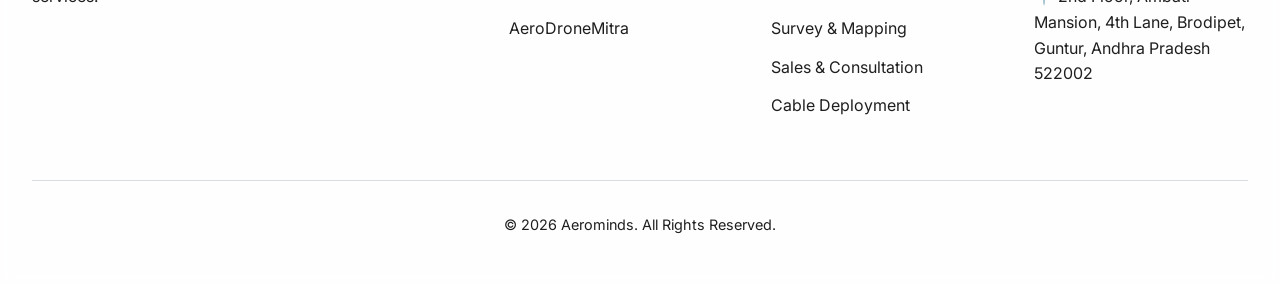
==== commit 3c899ba9: "comt_10" ====
--- a/index.html
+++ b/index.html
@@ -135,7 +135,7 @@
             <stop offset="100%" stop-color="#22C97A"/>
           </linearGradient>
         </defs>
-        <text x="50%" y="85" text-anchor="middle" font-family="Arial Rounded MT Bold, Arial, sans-serif" font-size="64" font-weight="900" stroke="white" stroke-width="10" stroke-linejoin="round" paint-order="stroke fill" fill="url(#expertiseGrad)">
+        <text x="50%" y="85" text-anchor="middle" font-family="Arial Rounded MT Bold, Arial, sans-serif" font-size="64" font-weight="900" stroke="white" stroke-width="5" stroke-linejoin="round" paint-order="stroke fill" fill="url(#expertiseGrad)">
           Our Core Expertise
         </text>
       </svg>
@@ -199,7 +199,7 @@
             <stop offset="100%" stop-color="#22C97A"/>
           </linearGradient>
         </defs>
-        <text x="50%" y="85" text-anchor="middle" font-family="Arial Rounded MT Bold, Arial, sans-serif" font-size="64" font-weight="900" stroke="white" stroke-width="10" stroke-linejoin="round" paint-order="stroke fill" fill="url(#collabGrad)">
+        <text x="50%" y="85" text-anchor="middle" font-family="Arial Rounded MT Bold, Arial, sans-serif" font-size="64" font-weight="900" stroke="white" stroke-width="5" stroke-linejoin="round" paint-order="stroke fill" fill="url(#collabGrad)">
           Trusted Collaborations
         </text>
       </svg>
@@ -255,7 +255,7 @@
             <stop offset="100%" stop-color="#22C97A"/>
           </linearGradient>
         </defs>
-        <text x="50%" y="85" text-anchor="middle" font-family="Arial Rounded MT Bold, Arial, sans-serif" font-size="50" font-weight="900" stroke="white" stroke-width="10" stroke-linejoin="round" paint-order="stroke fill" fill="url(#ctaGrad)">
+        <text x="50%" y="85" text-anchor="middle" font-family="Arial Rounded MT Bold, Arial, sans-serif" font-size="50" font-weight="900" stroke="white" stroke-width="5" stroke-linejoin="round" paint-order="stroke fill" fill="url(#ctaGrad)">
           Ready to Take Flight?
         </text>
       </svg>
